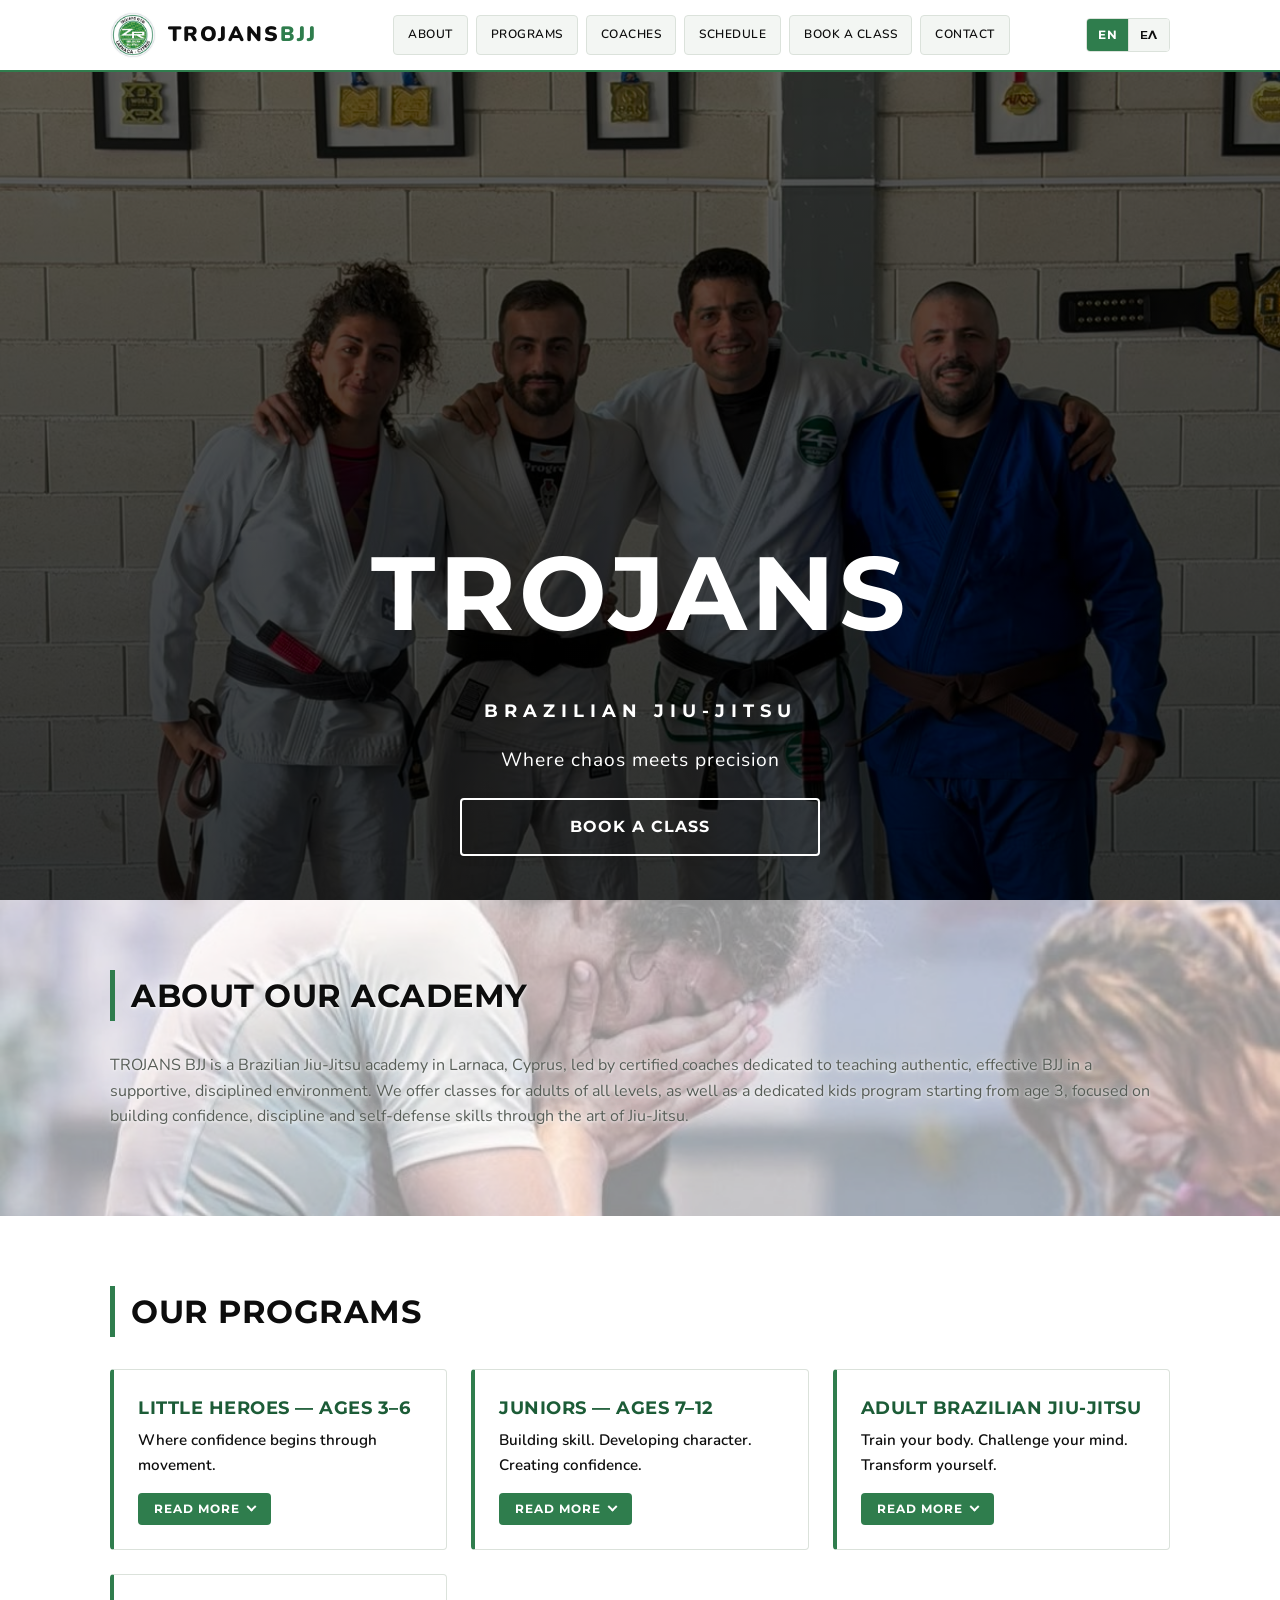
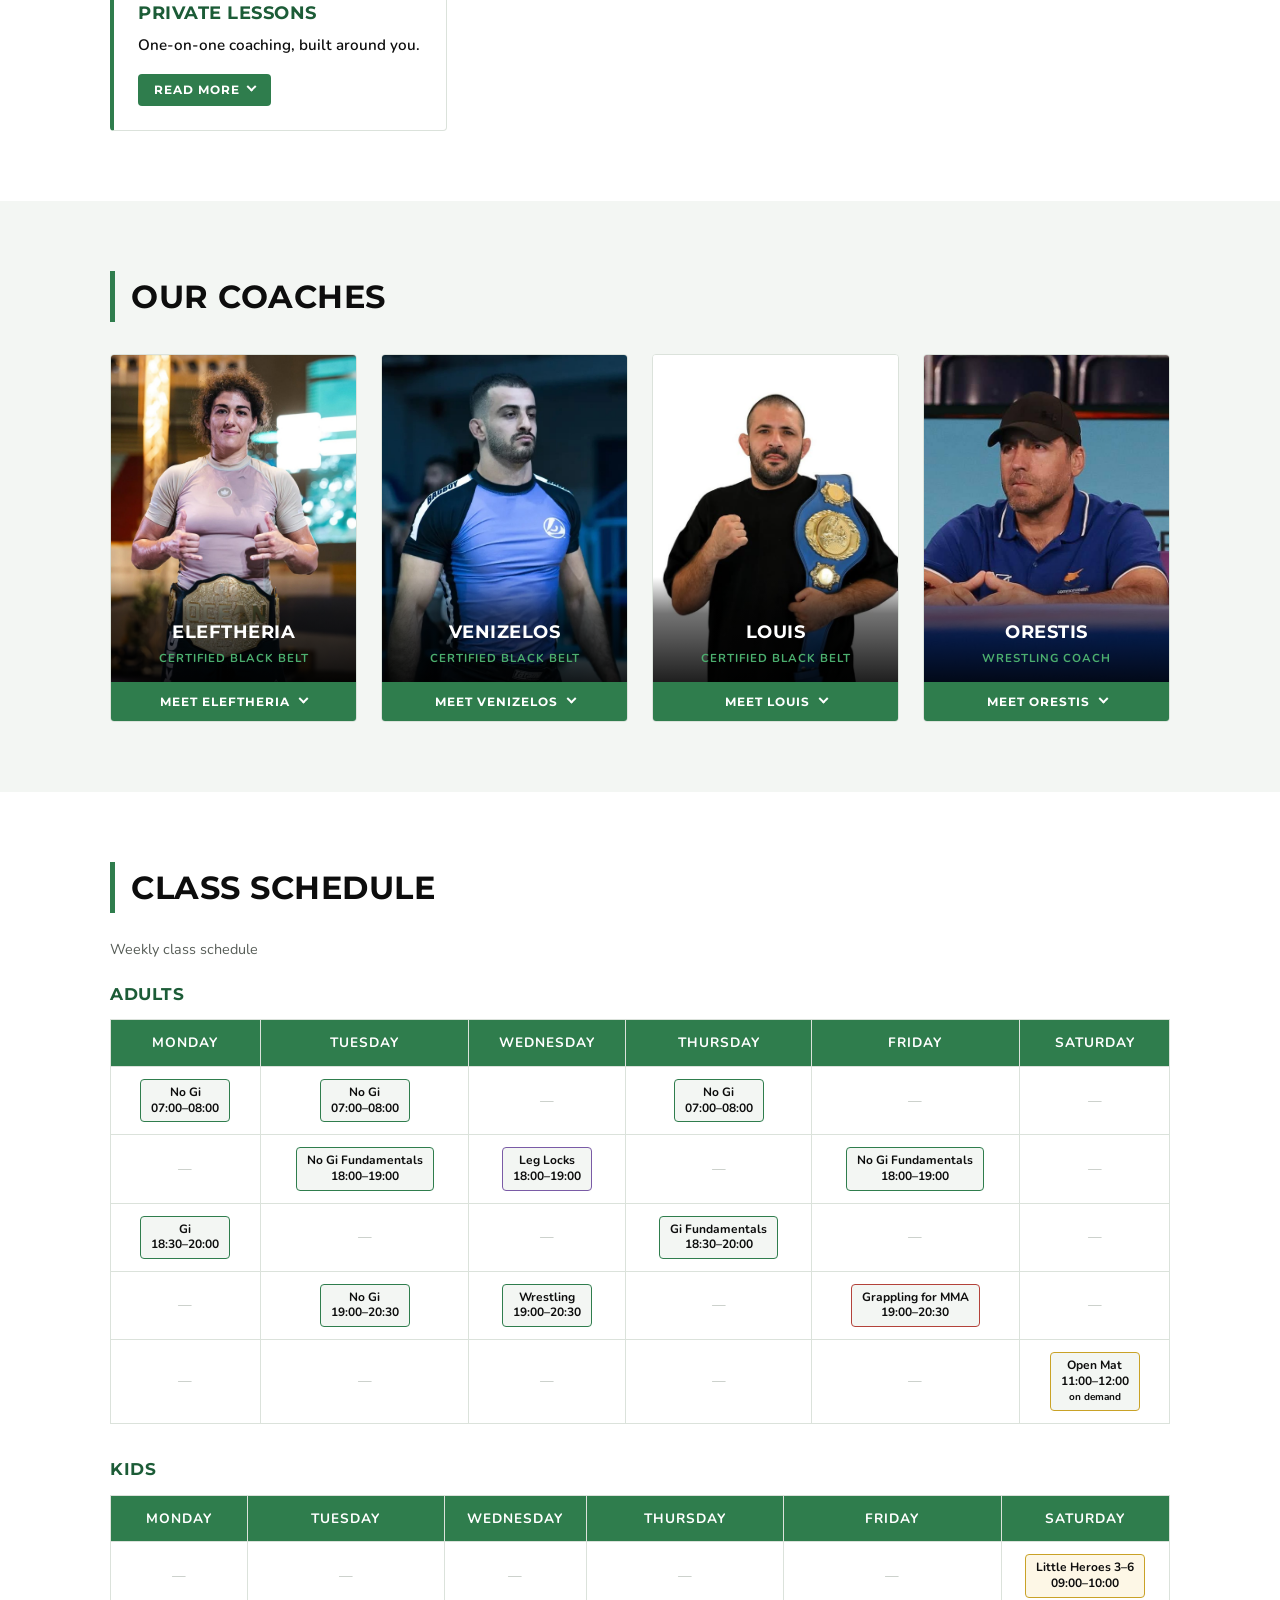
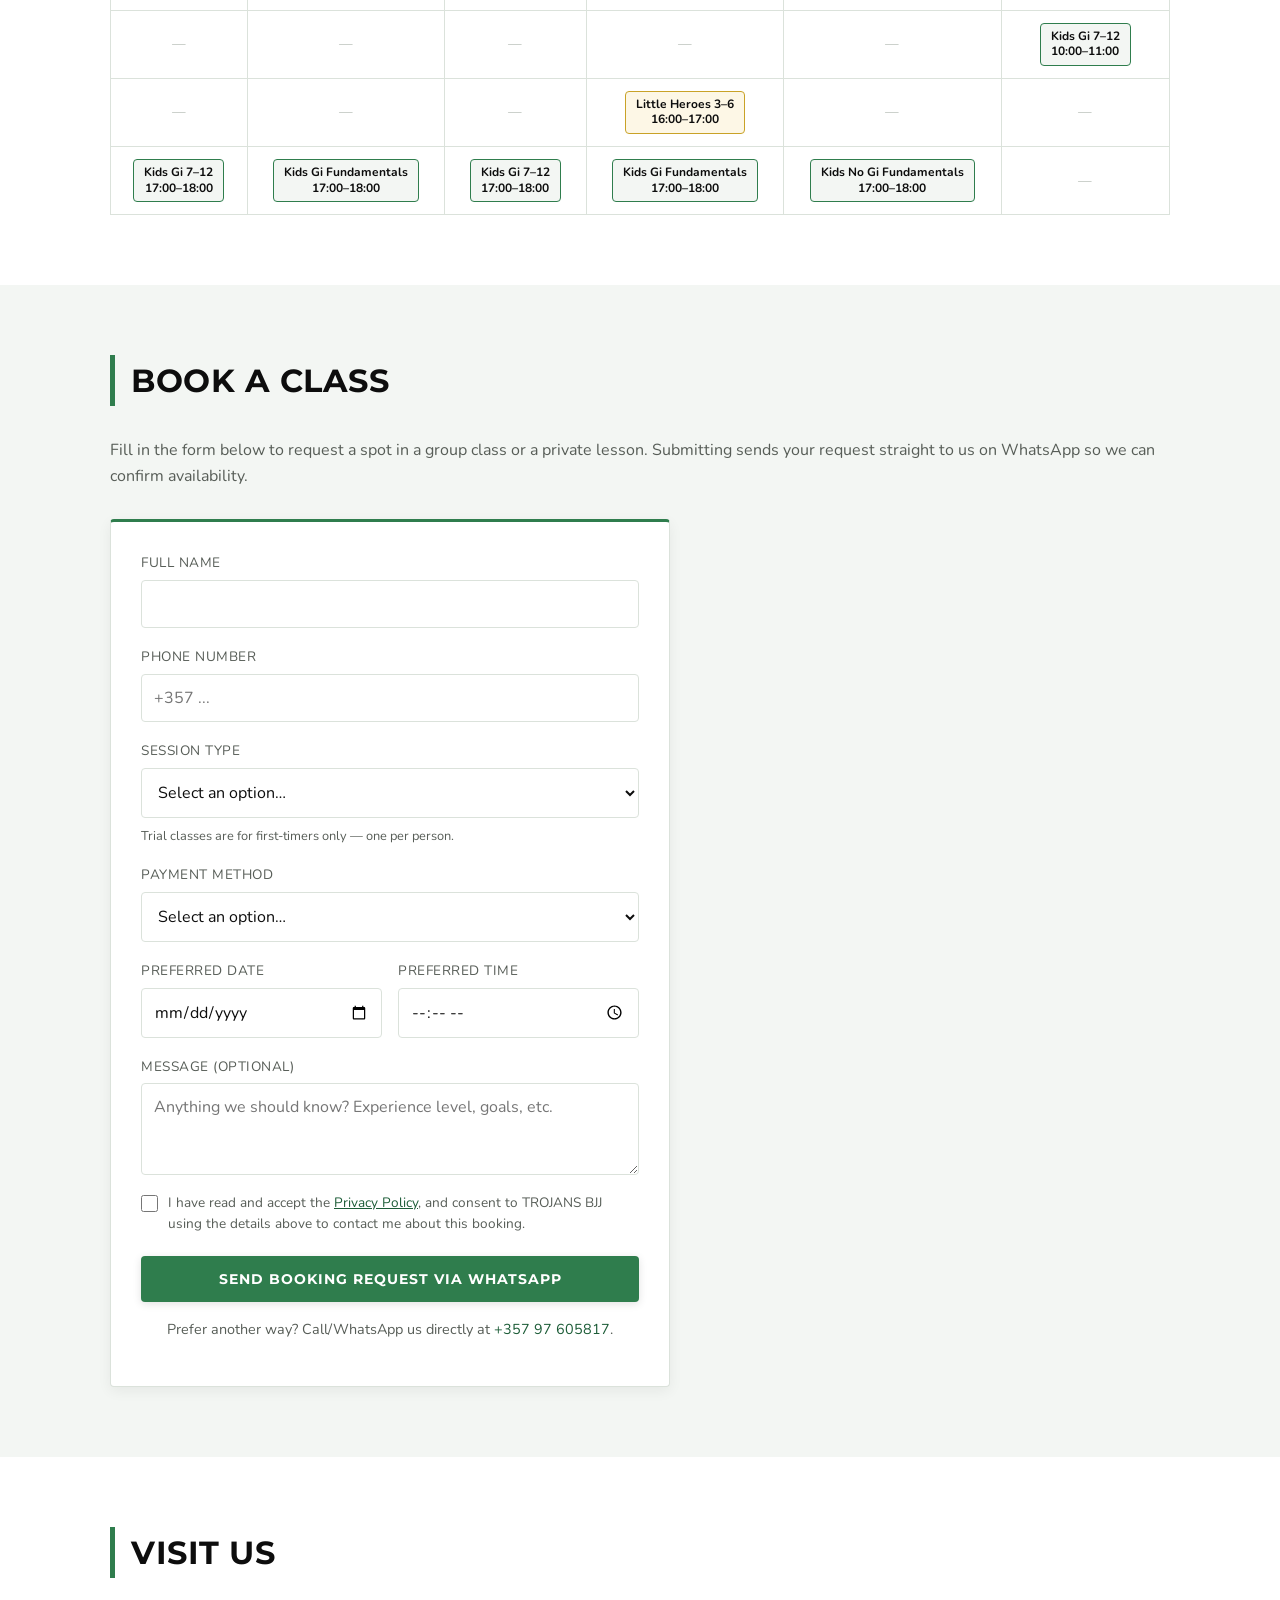
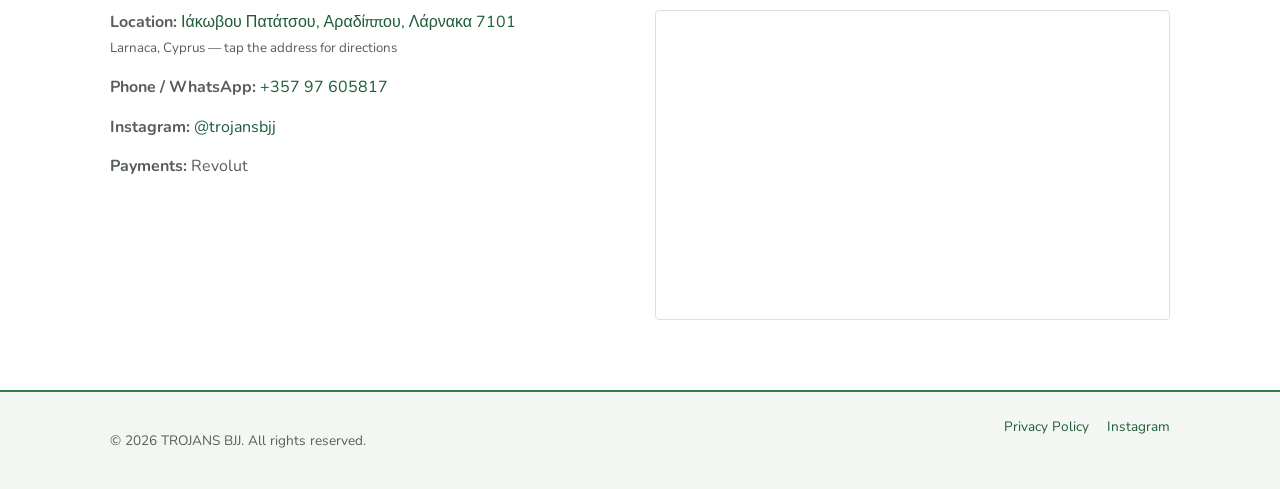
==== index.html @ deb430d5 "Add program descriptions and rebuild the schedule from the new posters Programs: new section carryin" ====
<!DOCTYPE html>
<html lang="en">
<head>
<meta charset="UTF-8">
<meta name="viewport" content="width=device-width, initial-scale=1.0">
<title>TROJANS BJJ | Brazilian Jiu-Jitsu Academy, Larnaca</title>
<meta name="description" content="TROJANS BJJ - Certified Brazilian Jiu-Jitsu coaches in Larnaca, Cyprus. Adult and kids classes, private lessons booking.">

<!-- Rich preview card when the link is shared on WhatsApp, Instagram, Facebook, etc. -->
<meta property="og:type" content="website">
<meta property="og:site_name" content="TROJANS BJJ">
<meta property="og:title" content="TROJANS BJJ | Brazilian Jiu-Jitsu Academy, Larnaca">
<meta property="og:description" content="Certified Brazilian Jiu-Jitsu coaches in Larnaca, Cyprus. Adult and kids classes, private lessons, trial bookings.">
<meta property="og:image" content="https://petaisandreas.github.io/trojans-bjj/images/og-image.jpg">
<meta property="og:image:width" content="1200">
<meta property="og:image:height" content="630">
<meta property="og:url" content="https://petaisandreas.github.io/trojans-bjj/">
<meta name="twitter:card" content="summary_large_image">
<meta name="twitter:title" content="TROJANS BJJ | Brazilian Jiu-Jitsu Academy, Larnaca">
<meta name="twitter:description" content="Certified Brazilian Jiu-Jitsu coaches in Larnaca, Cyprus. Adult and kids classes, private lessons, trial bookings.">
<meta name="twitter:image" content="https://petaisandreas.github.io/trojans-bjj/images/og-image.jpg">

<link rel="icon" href="data:image/svg+xml,%3Csvg xmlns='http://www.w3.org/2000/svg' viewBox='0 0 100 100'%3E%3Ctext y='.9em' font-size='90'%3E%F0%9F%A5%8B%3C/text%3E%3C/svg%3E">

<!-- Installable app: lets a phone add this site to its home screen with its
     own icon, opening full-screen without browser chrome. -->
<link rel="manifest" href="manifest.json">
<meta name="theme-color" content="#2f7d4d">
<link rel="apple-touch-icon" href="images/icons/apple-touch-icon.png">
<meta name="apple-mobile-web-app-capable" content="yes">
<meta name="apple-mobile-web-app-status-bar-style" content="black-translucent">
<meta name="apple-mobile-web-app-title" content="TROJANS BJJ">

<link rel="preconnect" href="https://fonts.googleapis.com">
<link rel="preconnect" href="https://fonts.gstatic.com" crossorigin>
<link href="https://fonts.googleapis.com/css2?family=Montserrat:wght@600;700;800&family=Nunito:wght@400;600;700&display=swap" rel="stylesheet">

<!-- Visitor analytics (Google Analytics 4) - INACTIVE until a real Measurement
     ID replaces GA_MEASUREMENT_ID below. Nothing is sent anywhere until then.
     To activate: create a free account at analytics.google.com, add this site
     as a "Web" property, copy the ID it gives you (looks like G-XXXXXXXXXX),
     and replace both occurrences of GA_MEASUREMENT_ID on this page (and in
     privacy.html) with it. -->
<script>
  const GA_MEASUREMENT_ID = 'GA_MEASUREMENT_ID';
  if (GA_MEASUREMENT_ID !== 'GA_MEASUREMENT_ID') {
    const gaScript = document.createElement('script');
    gaScript.async = true;
    gaScript.src = `https://www.googletagmanager.com/gtag/js?id=${GA_MEASUREMENT_ID}`;
    document.head.appendChild(gaScript);
    window.dataLayer = window.dataLayer || [];
    function gtag(){ dataLayer.push(arguments); }
    gtag('js', new Date());
    gtag('config', GA_MEASUREMENT_ID);
  }
</script>
<!-- Bump ?v= whenever style.css or script.js changes so browsers fetch the new file
     instead of serving a cached copy. -->
<link rel="stylesheet" href="css/style.css?v=29">

<!-- Local business data for Google Search/Maps rich results. Class-time
     blocks come straight from the schedule table above, not invented.
     Saturday's Open Mat has no listed end time anywhere on the page, so it
     is left out here too rather than guessing one - see the note left for
     the site owner about adding it. -->
<script type="application/ld+json">
{
  "@context": "https://schema.org",
  "@type": "SportsActivityLocation",
  "name": "TROJANS BJJ",
  "alternateName": "Trojans Gym",
  "description": "Brazilian Jiu-Jitsu academy in Larnaca, Cyprus offering adult and kids classes, private lessons, and trial bookings.",
  "url": "https://petaisandreas.github.io/trojans-bjj/",
  "image": "https://petaisandreas.github.io/trojans-bjj/images/og-image.jpg",
  "telephone": "+35797605817",
  "sameAs": ["https://www.instagram.com/trojansbjj"],
  "address": {
    "@type": "PostalAddress",
    "streetAddress": "Ιάκωβου Πατάτσου",
    "addressLocality": "Αραδίππου",
    "addressRegion": "Larnaca",
    "postalCode": "7101",
    "addressCountry": "CY"
  },
  "openingHoursSpecification": [
    { "@type": "OpeningHoursSpecification", "dayOfWeek": "Monday", "opens": "07:00", "closes": "08:00", "description": "No Gi" },
    { "@type": "OpeningHoursSpecification", "dayOfWeek": "Monday", "opens": "17:00", "closes": "18:00", "description": "Kids Gi 7-12" },
    { "@type": "OpeningHoursSpecification", "dayOfWeek": "Monday", "opens": "18:30", "closes": "20:00", "description": "Gi" },

    { "@type": "OpeningHoursSpecification", "dayOfWeek": "Tuesday", "opens": "07:00", "closes": "08:00", "description": "No Gi" },
    { "@type": "OpeningHoursSpecification", "dayOfWeek": "Tuesday", "opens": "17:00", "closes": "18:00", "description": "Kids Gi Fundamentals 7-12" },
    { "@type": "OpeningHoursSpecification", "dayOfWeek": "Tuesday", "opens": "18:00", "closes": "19:00", "description": "No Gi Fundamentals" },
    { "@type": "OpeningHoursSpecification", "dayOfWeek": "Tuesday", "opens": "19:00", "closes": "20:30", "description": "No Gi" },

    { "@type": "OpeningHoursSpecification", "dayOfWeek": "Wednesday", "opens": "17:00", "closes": "18:00", "description": "Kids Gi 7-12" },
    { "@type": "OpeningHoursSpecification", "dayOfWeek": "Wednesday", "opens": "18:00", "closes": "19:00", "description": "Leg Locks" },
    { "@type": "OpeningHoursSpecification", "dayOfWeek": "Wednesday", "opens": "19:00", "closes": "20:30", "description": "Wrestling" },

    { "@type": "OpeningHoursSpecification", "dayOfWeek": "Thursday", "opens": "07:00", "closes": "08:00", "description": "No Gi" },
    { "@type": "OpeningHoursSpecification", "dayOfWeek": "Thursday", "opens": "16:00", "closes": "17:00", "description": "Little Heroes 3-6" },
    { "@type": "OpeningHoursSpecification", "dayOfWeek": "Thursday", "opens": "17:00", "closes": "18:00", "description": "Kids Gi Fundamentals 7-12" },
    { "@type": "OpeningHoursSpecification", "dayOfWeek": "Thursday", "opens": "18:30", "closes": "20:00", "description": "Gi Fundamentals" },

    { "@type": "OpeningHoursSpecification", "dayOfWeek": "Friday", "opens": "17:00", "closes": "18:00", "description": "Kids No Gi Fundamentals 7-12" },
    { "@type": "OpeningHoursSpecification", "dayOfWeek": "Friday", "opens": "18:00", "closes": "19:00", "description": "No Gi Fundamentals" },
    { "@type": "OpeningHoursSpecification", "dayOfWeek": "Friday", "opens": "19:00", "closes": "20:30", "description": "Grappling for MMA" },

    { "@type": "OpeningHoursSpecification", "dayOfWeek": "Saturday", "opens": "09:00", "closes": "10:00", "description": "Little Heroes 3-6" },
    { "@type": "OpeningHoursSpecification", "dayOfWeek": "Saturday", "opens": "10:00", "closes": "11:00", "description": "Kids Gi 7-12" },
    { "@type": "OpeningHoursSpecification", "dayOfWeek": "Saturday", "opens": "11:00", "closes": "12:00", "description": "Open Mat (on demand)" }
  ]
}
</script>
</head>
<body data-i18n-doc-title="doc-title" data-i18n-doc-description="doc-description">

<header class="site-header">
  <div class="container header-inner">
    <a href="#home" class="logo">
      <span class="logo-badge photo-frame">
        <img src="images/logo.png" alt="TROJANS BJJ logo" onerror="this.classList.add('missing')">
        <span class="photo-placeholder logo-placeholder">&#129508;</span>
      </span>
      <span class="logo-text">TROJANS<span>BJJ</span></span>
    </a>
    <nav class="main-nav" id="main-nav">
      <a href="#about" data-i18n="nav-about">About</a>
      <a href="#programs" data-i18n="nav-programs">Programs</a>
      <a href="#coaches" data-i18n="nav-coaches">Coaches</a>
      <a href="#schedule" data-i18n="nav-schedule">Schedule</a>
      <a href="#booking" data-i18n="nav-booking">Book a Class</a>
      <a href="#contact" data-i18n="nav-contact">Contact</a>
    </nav>
    <div class="lang-switch" role="group" aria-label="Language">
      <button type="button" class="lang-btn" data-lang="en">EN</button>
      <button type="button" class="lang-btn" data-lang="el">&Epsilon;&Lambda;</button>
    </div>
    <button class="nav-toggle" id="nav-toggle" aria-label="Toggle menu" data-i18n-aria-label="nav-toggle-label">&#9776;</button>
  </div>
</header>

<section id="home" class="hero">
  <div class="hero-photo" aria-hidden="true">
    <img src="images/hero-coaches.jpg" alt="">
  </div>
  <div class="hero-overlay" aria-hidden="true"></div>
  <div class="container hero-content">
    <h1>TROJANS</h1>
    <p class="hero-subtitle" data-i18n="hero-subtitle">Brazilian Jiu-Jitsu</p>
    <p class="tagline" data-i18n="hero-tagline">Where chaos meets precision</p>
    <div class="hero-buttons">
      <a href="#booking" class="btn btn-outline btn-hero" data-i18n="hero-book">Book a Class</a>
    </div>
  </div>
</section>

<section id="about" class="section about">
  <!-- sh5, sh6 and sh10 show identifiable children. Published at the
       owner's direction; parental consent is their responsibility. -->
  <div class="about-slideshow" id="about-slideshow" aria-hidden="true">
    <img src="images/sh1.jpg" alt="" onerror="this.classList.add('missing')">
    <img src="images/sh2.jpg" alt="" onerror="this.classList.add('missing')">
    <img src="images/sh5.jpg" alt="" onerror="this.classList.add('missing')">
    <img src="images/sh6.jpg" alt="" onerror="this.classList.add('missing')">
    <img src="images/sh7.jpg" alt="" onerror="this.classList.add('missing')">
    <img src="images/sh9.jpg" alt="" onerror="this.classList.add('missing')">
    <img src="images/sh10.jpg" alt="" onerror="this.classList.add('missing')">
  </div>
  <div class="about-scrim" aria-hidden="true"></div>
  <div class="container">
    <h2 data-i18n="about-heading">About Our Academy</h2>
    <p data-i18n="about-body">
      TROJANS BJJ is a Brazilian Jiu-Jitsu academy in Larnaca, Cyprus, led by certified coaches
      dedicated to teaching authentic, effective BJJ in a supportive, disciplined environment.
      We offer classes for adults of all levels, as well as a dedicated kids program starting from
      age 3, focused on building confidence, discipline and self-defense skills through the art of
      Jiu-Jitsu.
    </p>
  </div>
</section>

<section id="programs" class="section programs">
  <div class="container">
    <h2 data-i18n="programs-heading">Our Programs</h2>
    <div class="program-grid">

      <article class="program-card">
        <h3 data-i18n="program-little-title">Little Heroes &mdash; Ages 3&ndash;6</h3>
        <p class="program-tagline" data-i18n="program-little-tagline">Where confidence begins through movement.</p>
        <button type="button" class="program-toggle" aria-expanded="false" aria-controls="prog-little">
          <span data-i18n="program-readmore">Read more</span>
          <span class="coach-chevron" aria-hidden="true"></span>
        </button>
        <div class="program-body" id="prog-little" hidden data-i18n="program-little-body">
          <p>Little Heroes is a playful and carefully structured introduction to Brazilian Jiu-Jitsu, created specifically for children aged 3&ndash;6. Through age-appropriate games, movement exercises, and fundamental Jiu-Jitsu skills, children develop coordination, balance, agility, body awareness, and essential motor skills while learning how to listen, follow instructions, and interact positively with others.</p>
          <p>At this important stage of development, our goal goes far beyond learning techniques. We create an environment where children learn through movement, build independence, develop focus and discipline, and experience the confidence that comes from overcoming small challenges. Every class is designed to be safe, engaging, positive, and fun, giving our Little Heroes a strong foundation both on and off the mats.</p>
        </div>
      </article>

      <article class="program-card">
        <h3 data-i18n="program-junior-title">Juniors &mdash; Ages 7&ndash;12</h3>
        <p class="program-tagline" data-i18n="program-junior-tagline">Building skill. Developing character. Creating confidence.</p>
        <button type="button" class="program-toggle" aria-expanded="false" aria-controls="prog-junior">
          <span data-i18n="program-readmore">Read more</span>
          <span class="coach-chevron" aria-hidden="true"></span>
        </button>
        <div class="program-body" id="prog-junior" hidden data-i18n="program-junior-body">
          <p>Our Junior Heroes program is designed for one of the most important stages of a child&rsquo;s development. Through structured Brazilian Jiu-Jitsu training, students build a strong technical foundation while developing confidence, discipline, focus, resilience, coordination, and respect.</p>
          <p>As their skills progress, children learn much more than how to perform a technique. They learn how to solve problems under pressure, stay composed when something is difficult, work with different training partners, accept both success and setbacks, and keep working toward a goal. Our coaches challenge each student at an appropriate level, helping them become more capable and confident without losing the enjoyment of training.</p>
          <p>The result is a program that develops strong Jiu-Jitsu and strong individuals &mdash; giving children practical skills, a positive mindset, and lessons they can carry into school, friendships, sport, and everyday life.</p>
        </div>
      </article>

      <article class="program-card">
        <h3 data-i18n="program-adult-title">Adult Brazilian Jiu-Jitsu</h3>
        <p class="program-tagline" data-i18n="program-adult-tagline">Train your body. Challenge your mind. Transform yourself.</p>
        <button type="button" class="program-toggle" aria-expanded="false" aria-controls="prog-adult">
          <span data-i18n="program-readmore">Read more</span>
          <span class="coach-chevron" aria-hidden="true"></span>
        </button>
        <div class="program-body" id="prog-adult" hidden data-i18n="program-adult-body">
          <p>Our Adult Brazilian Jiu-Jitsu program is built for everyone &mdash; from complete beginners stepping onto the mats for the first time to experienced practitioners looking to take their game to the next level.</p>
          <p>Brazilian Jiu-Jitsu is more than a workout. It is a constantly evolving physical and mental challenge that develops strength, mobility, endurance, confidence, problem-solving, and resilience. Every session gives you the opportunity to learn, test yourself, improve, and discover what you are capable of.</p>
          <p>Our academy brings together high-level instruction, structured progression, modern training methods, and an innovative training environment designed to help every student grow. Whether your goal is fitness, self-defence, competition, stress relief, or simply becoming a stronger version of yourself, there is a place for you on our mats.</p>
          <p>We don&rsquo;t just teach Jiu-Jitsu. We use Jiu-Jitsu to transform lives.</p>
        </div>
      </article>

      <article class="program-card">
        <h3 data-i18n="program-private-title">Private Lessons</h3>
        <p class="program-tagline" data-i18n="program-private-tagline">One-on-one coaching, built around you.</p>
        <button type="button" class="program-toggle" aria-expanded="false" aria-controls="prog-private">
          <span data-i18n="program-readmore">Read more</span>
          <span class="coach-chevron" aria-hidden="true"></span>
        </button>
        <div class="program-body" id="prog-private" hidden data-i18n="program-private-body">
          <p>Private sessions with Eleftheria or Venizelos, tailored to your goals and your pace. Ideal if you want to accelerate your progress, work on a specific area of your game, or start training in a one-to-one setting before joining group classes.</p>
        </div>
      </article>

    </div>
  </div>
</section>

<section id="coaches" class="section coaches">
  <div class="container">
    <h2 data-i18n="coaches-heading">Our Coaches</h2>
    <div class="coach-grid">

      <article class="coach-card">
        <div class="coach-media">
          <img class="coach-photo" src="images/coach-eleftheria.jpg" alt="Coach Eleftheria" onerror="this.classList.add('missing')">
          <span class="coach-fallback" aria-hidden="true">E</span>
          <div class="coach-overlay">
            <h3>Eleftheria</h3>
            <p class="coach-role" data-i18n="role-eleftheria">Certified Black Belt</p>
          </div>
        </div>
        <button type="button" class="coach-toggle" aria-expanded="false" aria-controls="bio-eleftheria">
          <span data-i18n="meet-eleftheria">Meet Eleftheria</span>
          <span class="coach-chevron" aria-hidden="true"></span>
        </button>
        <div class="coach-bio" id="bio-eleftheria" hidden>
          <h4 data-i18n="achievements-heading">Achievements</h4>
          <ul data-i18n="achievements-eleftheria">
            <li>ADCC Veteran &amp; ADCC European Trials Champion</li>
            <li>IBJJF European Champion &mdash; Weight and Absolute</li>
            <li>IBJJF Pan Champion</li>
            <li>JJIF World Champion</li>
            <li>Founder of <a href="https://www.goldencamppro.com" target="_blank" rel="noopener">GoldenCampPro.com</a></li>
          </ul>
        </div>
      </article>

      <article class="coach-card">
        <div class="coach-media">
          <img class="coach-photo" src="images/coach-venizelos.jpg" alt="Coach Venizelos" onerror="this.classList.add('missing')">
          <span class="coach-fallback" aria-hidden="true">V</span>
          <div class="coach-overlay">
            <h3>Venizelos</h3>
            <p class="coach-role" data-i18n="role-venizelos">Certified Black Belt</p>
          </div>
        </div>
        <button type="button" class="coach-toggle" aria-expanded="false" aria-controls="bio-venizelos">
          <span data-i18n="meet-venizelos">Meet Venizelos</span>
          <span class="coach-chevron" aria-hidden="true"></span>
        </button>
        <div class="coach-bio" id="bio-venizelos" hidden>
          <h4 data-i18n="achievements-heading">Achievements</h4>
          <ul data-i18n="achievements-venizelos">
            <li>JJIF European No-Gi Vice Champion 2025</li>
            <li>JJIF European No-Gi Vice Champion 2024</li>
            <li>Cyprus National Champion</li>
            <li>Greece National Champion</li>
          </ul>
        </div>
      </article>

      <article class="coach-card">
        <div class="coach-media">
          <img class="coach-photo" src="images/louis.PNG" alt="Coach Louis" onerror="this.classList.add('missing')">
          <span class="coach-fallback" aria-hidden="true">L</span>
          <div class="coach-overlay">
            <h3>Louis</h3>
            <p class="coach-role" data-i18n="role-louis">Certified Black Belt</p>
          </div>
        </div>
        <button type="button" class="coach-toggle" aria-expanded="false" aria-controls="bio-louis">
          <span data-i18n="meet-louis">Meet Louis</span>
          <span class="coach-chevron" aria-hidden="true"></span>
        </button>
        <div class="coach-bio" id="bio-louis" hidden>
          <h4 data-i18n="achievements-heading">Achievements</h4>
          <ul data-i18n="achievements-louis">
            <li>MMA fighter and Coach</li>
          </ul>
        </div>
      </article>

      <article class="coach-card">
        <div class="coach-media">
          <img class="coach-photo" src="images/orestis-coach.jpg" alt="Coach Orestis" onerror="this.classList.add('missing')">
          <span class="coach-fallback" aria-hidden="true">O</span>
          <div class="coach-overlay">
            <h3>Orestis</h3>
            <p class="coach-role" data-i18n="role-orestis">Wrestling Coach</p>
          </div>
        </div>
        <button type="button" class="coach-toggle" aria-expanded="false" aria-controls="bio-orestis">
          <span data-i18n="meet-orestis">Meet Orestis</span>
          <span class="coach-chevron" aria-hidden="true"></span>
        </button>
        <div class="coach-bio" id="bio-orestis" hidden>
          <h4 data-i18n="achievements-heading">Achievements</h4>
          <ul data-i18n="achievements-orestis">
            <li>Member of the Greek National Wrestling Team, 1997&ndash;2009</li>
            <li>3rd place &mdash; Mediterranean Games 2009, 96&nbsp;kg</li>
            <li>1st place &mdash; Panhellenic Games 2008, 96&nbsp;kg</li>
            <li>1st place &mdash; Panhellenic Championship 2007, 96&nbsp;kg</li>
            <li>3rd place &mdash; Balkan Games 2000 (Juniors), 85&nbsp;kg</li>
          </ul>
        </div>
      </article>

    </div>
  </div>
</section>

<section id="schedule" class="section schedule">
  <div class="container">
    <h2 data-i18n="schedule-heading">Class Schedule</h2>
    <p class="schedule-note" data-i18n="schedule-note">Brazilian Jiu Jitsu Schedule 2025&ndash;26</p>

    <h3 class="schedule-sub" data-i18n="schedule-adults">Adults</h3>
    <div class="table-wrap">
      <table class="schedule-table schedule-grid">
        <thead>
          <tr><th data-i18n="day-mon">Monday</th><th data-i18n="day-tue">Tuesday</th><th data-i18n="day-wed">Wednesday</th><th data-i18n="day-thu">Thursday</th><th data-i18n="day-fri">Friday</th><th data-i18n="day-sat">Saturday</th></tr>
        </thead>
        <tbody>
          <tr><td><span class="pill pill-nogi" data-i18n="p-nogi-am">No Gi<br>07:00&ndash;08:00</span></td><td><span class="pill pill-nogi" data-i18n="p-nogi-am">No Gi<br>07:00&ndash;08:00</span></td><td></td><td><span class="pill pill-nogi" data-i18n="p-nogi-am">No Gi<br>07:00&ndash;08:00</span></td><td></td><td></td></tr>
          <tr><td></td><td><span class="pill pill-beginners" data-i18n="p-nogi-fund">No Gi Fundamentals<br>18:00&ndash;19:00</span></td><td><span class="pill pill-leglocks" data-i18n="p-leglocks">Leg Locks<br>18:00&ndash;19:00</span></td><td></td><td><span class="pill pill-beginners" data-i18n="p-nogi-fund">No Gi Fundamentals<br>18:00&ndash;19:00</span></td><td></td></tr>
          <tr><td><span class="pill pill-gi" data-i18n="p-gi">Gi<br>18:30&ndash;20:00</span></td><td></td><td></td><td><span class="pill pill-gi" data-i18n="p-gi-fund">Gi Fundamentals<br>18:30&ndash;20:00</span></td><td></td><td></td></tr>
          <tr><td></td><td><span class="pill pill-nogi" data-i18n="p-nogi-late">No Gi<br>19:00&ndash;20:30</span></td><td><span class="pill pill-wrestling" data-i18n="p-wrestling">Wrestling<br>19:00&ndash;20:30</span></td><td></td><td><span class="pill pill-mma" data-i18n="p-mma">Grappling for MMA<br>19:00&ndash;20:30</span></td><td></td></tr>
          <tr><td></td><td></td><td></td><td></td><td></td><td><span class="pill pill-openmat" data-i18n="p-openmat">Open Mat<br>11:00&ndash;12:00<br><small>on demand</small></span></td></tr>
        </tbody>
      </table>
    </div>

    <h3 class="schedule-sub" data-i18n="schedule-kids">Kids</h3>
    <div class="table-wrap">
      <table class="schedule-table schedule-grid">
        <thead>
          <tr><th data-i18n="day-mon">Monday</th><th data-i18n="day-tue">Tuesday</th><th data-i18n="day-wed">Wednesday</th><th data-i18n="day-thu">Thursday</th><th data-i18n="day-fri">Friday</th><th data-i18n="day-sat">Saturday</th></tr>
        </thead>
        <tbody>
          <tr><td></td><td></td><td></td><td></td><td></td><td><span class="pill pill-littleheroes" data-i18n="p-lh-sat">Little Heroes 3&ndash;6<br>09:00&ndash;10:00</span></td></tr>
          <tr><td></td><td></td><td></td><td></td><td></td><td><span class="pill pill-kids" data-i18n="p-kidsgi-sat">Kids Gi 7&ndash;12<br>10:00&ndash;11:00</span></td></tr>
          <tr><td></td><td></td><td></td><td><span class="pill pill-littleheroes" data-i18n="p-lh-thu">Little Heroes 3&ndash;6<br>16:00&ndash;17:00</span></td><td></td><td></td></tr>
          <tr><td><span class="pill pill-kids" data-i18n="p-kidsgi">Kids Gi 7&ndash;12<br>17:00&ndash;18:00</span></td><td><span class="pill pill-kids" data-i18n="p-kidsgi-fund">Kids Gi Fundamentals<br>17:00&ndash;18:00</span></td><td><span class="pill pill-kids" data-i18n="p-kidsgi">Kids Gi 7&ndash;12<br>17:00&ndash;18:00</span></td><td><span class="pill pill-kids" data-i18n="p-kidsgi-fund">Kids Gi Fundamentals<br>17:00&ndash;18:00</span></td><td><span class="pill pill-kids" data-i18n="p-kidsnogi-fund">Kids No Gi Fundamentals<br>17:00&ndash;18:00</span></td><td></td></tr>
        </tbody>
      </table>
    </div>
  </div>
</section>

<section id="booking" class="section booking">
  <div class="container">
    <h2 data-i18n="booking-heading">Book a Class</h2>
    <p data-i18n="booking-intro">Fill in the form below to request a spot in a group class or a private lesson. Submitting sends your request straight to us on WhatsApp so we can confirm availability.</p>

    <form id="booking-form" class="booking-form">
      <div class="form-row">
        <label for="name" data-i18n="label-name">Full Name</label>
        <input type="text" id="name" name="name" required>
      </div>

      <div class="form-row">
        <label for="phone" data-i18n="label-phone">Phone Number</label>
        <input type="tel" id="phone" name="phone" required placeholder="+357 ...">
      </div>

      <div class="form-row">
        <label for="session-type" data-i18n="label-session-type">Session Type</label>
        <select id="session-type" name="session-type" required>
          <option value="" data-i18n="option-select">Select an option&hellip;</option>
          <option value="Group Class (Trial)" data-i18n="option-group-trial">Group Class (Trial)</option>
          <option value="Kids Class (Trial)" data-i18n="option-kids-trial">Kids Class (Trial)</option>
          <!-- Private lessons are taught by Eleftheria and Venizelos only. -->
          <option value="Private Class with Eleftheria" data-i18n="option-private-eleftheria">Private Class &mdash; Eleftheria</option>
          <option value="Private Class with Venizelos" data-i18n="option-private-venizelos">Private Class &mdash; Venizelos</option>
        </select>
        <p class="form-hint" id="trial-hint" data-i18n="trial-hint">Trial classes are for first-timers only &mdash; one per person.</p>
      </div>

      <div class="form-row">
        <label for="payment" data-i18n="label-payment">Payment Method</label>
        <select id="payment" name="payment" required>
          <option value="" data-i18n="option-select">Select an option&hellip;</option>
          <!-- Revolut is the only accepted payment method. -->
          <option value="Revolut" data-i18n="option-revolut">Revolut</option>
        </select>
        <p class="form-hint" id="revolut-hint" hidden data-i18n="revolut-hint">We&rsquo;ll send you our Revolut details on WhatsApp when we confirm your booking.</p>
      </div>

      <div class="form-row form-row-split">
        <div>
          <label for="date" data-i18n="label-date">Preferred Date</label>
          <input type="date" id="date" name="date">
        </div>
        <div>
          <label for="time" data-i18n="label-time">Preferred Time</label>
          <input type="time" id="time" name="time">
        </div>
      </div>

      <div class="form-row">
        <label for="message" data-i18n="label-message">Message (optional)</label>
        <textarea id="message" name="message" rows="3" placeholder="Anything we should know? Experience level, goals, etc." data-i18n-placeholder="message-placeholder"></textarea>
      </div>

      <div class="form-row form-consent">
        <label class="consent-label" for="privacy-accept">
          <input type="checkbox" id="privacy-accept" name="privacy-accept" required>
          <span data-i18n="consent-text">I have read and accept the <a href="privacy.html" target="_blank" rel="noopener">Privacy Policy</a>, and consent to TROJANS BJJ using the details above to contact me about this booking.</span>
        </label>
      </div>

      <button type="submit" class="btn btn-primary btn-full" data-i18n="submit-booking">Send Booking Request via WhatsApp</button>
      <p class="booking-alt" data-i18n="booking-alt">Prefer another way? Call/WhatsApp us directly at
        <a href="https://wa.me/35797605817">+357 97 605817</a>.
      </p>
    </form>
  </div>
</section>

<section id="contact" class="section contact">
  <div class="container">
    <h2 data-i18n="contact-heading">Visit Us</h2>
    <div class="contact-grid">
      <div class="contact-info">
        <p><strong data-i18n="label-location">Location:</strong>
          <a href="https://www.google.com/maps?cid=5065393378060084863" target="_blank" rel="noopener">Ιάκωβου Πατάτσου, Αραδίππου, Λάρνακα 7101</a>
          <br><small data-i18n="location-note">Larnaca, Cyprus &mdash; tap the address for directions</small></p>
        <p><strong data-i18n="label-phone-contact">Phone / WhatsApp:</strong> <a href="https://wa.me/35797605817">+357 97 605817</a></p>
        <p><strong data-i18n="label-instagram">Instagram:</strong> <a href="https://www.instagram.com/trojansbjj" target="_blank" rel="noopener">@trojansbjj</a></p>
        <p><strong data-i18n="label-payments">Payments:</strong> <span data-i18n="payments-value">Revolut</span></p>
      </div>
      <div class="map-wrap">
        <!-- Must be an embed URL: a normal maps.google.com page URL is blocked
             from loading in an iframe and renders blank. cid= is the place ID
             taken from the share link, so the pin lands exactly on the gym. -->
        <iframe
          title="Map showing TROJANS BJJ in Aradippou, Larnaca"
          data-i18n-title="map-title"
          src="https://www.google.com/maps?cid=5065393378060084863&output=embed"
          width="100%" height="300" style="border:0;" loading="lazy" referrerpolicy="no-referrer-when-downgrade">
        </iframe>
      </div>
    </div>
  </div>
</section>

<footer class="site-footer">
  <div class="container footer-inner">
    <p>&copy; <span id="year"></span> TROJANS BJJ. <span data-i18n="footer-rights">All rights reserved.</span></p>
    <span class="footer-links">
      <a href="privacy.html" data-i18n="footer-privacy">Privacy Policy</a>
      <a href="https://www.instagram.com/trojansbjj" target="_blank" rel="noopener">Instagram</a>
    </span>
  </div>
</footer>

<script src="js/i18n.js?v=29"></script>
<script src="js/script.js?v=29"></script>
</body>
</html>
---- css/style.css ----
:root {
  --bg: #ffffff;
  --surface: #f3f6f3;
  --surface-2: #ffffff;
  --border: #dbe2db;
  --green: #2f7d4d;
  --green-dark: #1c5c37;
  --green-light: #4caf6f;
  --gold: #c9a227;
  --white: #ffffff;
  --text: #0d0d0d;
  --grey: #575d57;
  --radius: 4px;
  --max-width: 1100px;
  --font-display: 'Montserrat', 'Segoe UI', sans-serif;
  --font-body: 'Nunito', 'Segoe UI', Roboto, Arial, sans-serif;
}

* { box-sizing: border-box; }

html { scroll-behavior: smooth; }

body {
  margin: 0;
  font-family: var(--font-body);
  background: var(--bg);
  color: var(--text);
  line-height: 1.6;
}

h1, h2, h3 {
  font-family: var(--font-display);
  font-weight: 700;
  text-transform: uppercase;
  letter-spacing: .5px;
  margin: 0 0 .5em;
}

h2 {
  font-size: 2rem;
  color: var(--text);
  border-left: 5px solid var(--green);
  padding-left: .5em;
  margin-bottom: 1em;
}

p { color: var(--grey); }

a { color: var(--green-dark); text-decoration: none; }
a:hover { text-decoration: underline; }

.container {
  max-width: var(--max-width);
  margin: 0 auto;
  padding: 0 20px;
}

.section { padding: 70px 0; background: var(--bg); }
.section:nth-of-type(even) { background: var(--surface); }

/* Header */
.site-header {
  position: sticky;
  top: 0;
  z-index: 100;
  background: rgba(255,255,255,0.97);
  border-bottom: 2px solid var(--green);
}

.header-inner {
  display: flex;
  align-items: center;
  justify-content: space-between;
  height: 70px;
}

.logo {
  display: flex;
  align-items: center;
  gap: 12px;
}
.logo:hover { text-decoration: none; }

.logo-badge {
  width: 46px;
  height: 46px;
  border-radius: 50%;
  overflow: hidden;
  flex-shrink: 0;
  background: transparent;
}
.logo-badge img { width: 100%; height: 100%; object-fit: contain; }
.logo-placeholder {
  min-height: 0;
  border: none;
  font-size: 1.6rem;
  background: var(--green);
  border-radius: 50%;
}

.logo-text {
  font-size: 1.3rem;
  font-weight: 900;
  color: var(--text);
  letter-spacing: 2px;
}
.logo-text span { color: var(--green); }

.main-nav {
  display: flex;
  gap: 8px;
}
.main-nav a {
  color: var(--text);
  font-weight: 600;
  text-transform: uppercase;
  font-size: .75rem;
  letter-spacing: .5px;
  padding: 9px 14px;
  border: 1px solid var(--border);
  border-radius: var(--radius);
  background: var(--surface);
}
.main-nav a:hover {
  color: var(--white);
  background: var(--green);
  border-color: var(--green);
  text-decoration: none;
}

.lang-switch {
  display: flex;
  border: 1px solid var(--border);
  border-radius: var(--radius);
  overflow: hidden;
  flex-shrink: 0;
}
.lang-btn {
  border: none;
  background: var(--surface);
  color: var(--text);
  font-family: var(--font-display);
  font-weight: 700;
  font-size: .72rem;
  letter-spacing: .5px;
  padding: 9px 11px;
  cursor: pointer;
}
.lang-btn + .lang-btn { border-left: 1px solid var(--border); }
.lang-btn:hover { background: var(--surface-2); }
.lang-btn.is-active {
  background: var(--green);
  color: var(--white);
}

.nav-toggle {
  display: none;
  background: none;
  border: none;
  color: var(--text);
  font-size: 1.8rem;
  cursor: pointer;
}

/* Hero */
.hero {
  position: relative;
  /* 100vh minus the sticky header, which sits above this section - without
     the subtraction the last 72px of the hero fall below the fold, which
     hides bottom-anchored content. */
  min-height: calc(100vh - 72px);
  display: flex;
  /* Bottom-anchored, not centred: the backdrop is a portrait photo of people
     standing, so the faces are always in the upper half at every viewport
     width. Centring the text put it across their faces or torsos. */
  align-items: flex-end;
  overflow: hidden;
  /* Matches the logo file's own black background, so the watermark below
     blends into the section with no visible edges. */
  background: #000;
}

/* Photo backdrop. Fills the section and is heavily darkened, so it reads as
   atmosphere behind the wordmark rather than a portrait. That matters on
   phones: a tall viewport crops a wide photo down to a narrow centre strip,
   and at this darkness the crop stops being noticeable. */
.hero-photo {
  position: absolute;
  inset: 0;
  z-index: 0;
}
.hero-photo img {
  width: 100%;
  height: 100%;
  object-fit: cover;
  /* Source is a portrait photo (1200x1600) in a wide, short hero box, so the
     vertical crop is heavy and gets heavier as the viewport widens. The
     coaches' faces sit ~28-38% down the source frame, and the safe range for
     this value is bounded by width: at 1280px wide anything past ~0.53 crops
     their heads off entirely, while lower values keep them in shot at every
     width tested (1024/1280/1440/1920). Keeping the text clear of them is
     handled by anchoring the hero text to the bottom, not by pushing this
     value up - that trade was what cropped the faces out before. */
  object-position: 60% 30%;
}

.hero-overlay {
  position: absolute;
  inset: 0;
  z-index: 1;
  background: linear-gradient(180deg, rgba(0,0,0,.62), rgba(0,0,0,.78));
}

/* Faded logo watermark. Sized rather than cover-cropped: it is artwork, not a
   photo, so it must scale down whole on narrow screens instead of being cut off.
   The bottom padding matches .hero-content so the mark sits behind the text. */
.hero-watermark {
  position: absolute;
  inset: 0;
  z-index: 0;
  display: flex;
  align-items: center;
  justify-content: center;
  pointer-events: none;
  padding-bottom: clamp(50px, 16vh, 170px);
}
.hero-watermark img {
  width: min(85vw, 680px);
  height: auto;
  /* Kept low: the mark sits directly behind the headline, so anything
     stronger competes with the text instead of backing it. */
  opacity: .1;
}

/* The vertical offset that lands the headline on the coaches' chests is set
   by positionHeroText() in js/script.js, which measures the photo's actual
   crop at the current window size. A fixed value here cannot track it: the
   crop shifts continuously as the viewport changes shape. This is only the
   resting position used before that runs (and if JS is unavailable). */
.hero-content {
  position: relative;
  z-index: 2;
  text-align: center;
  width: 100%;
  padding-bottom: 18px;
}

/* Hero text stays white — it sits over the dark photo overlay */
.hero h1 {
  font-size: clamp(3rem, 11vw, 6.5rem);
  letter-spacing: 4px;
  color: var(--white);
  margin-bottom: .2em;
}
.hero h1 span { color: var(--green-light); }

.hero-subtitle {
  font-family: var(--font-display);
  font-weight: 700;
  font-size: clamp(.9rem, 2vw, 1.1rem);
  letter-spacing: 6px;
  color: var(--white);
  text-transform: uppercase;
  margin: 0 0 .6em;
}

.tagline {
  color: var(--white);
  font-size: 1.2rem;
  letter-spacing: 1px;
  /* Tightened from 2em: with the headline pinned to the coaches' chests the
     block sits lower, and the old gap pushed the button past the fold. */
  margin-bottom: 1.2em;
}

.hero-buttons {
  display: flex;
  gap: 16px;
  justify-content: center;
  flex-wrap: wrap;
}

/* Buttons */
.btn {
  display: inline-block;
  padding: 14px 30px;
  border-radius: var(--radius);
  font-family: var(--font-display);
  font-weight: 700;
  text-transform: uppercase;
  letter-spacing: 1px;
  font-size: .9rem;
  cursor: pointer;
  border: 2px solid transparent;
  box-shadow: 0 2px 8px rgba(0,0,0,.12);
  transition: transform .15s ease, background .15s ease, box-shadow .15s ease;
}
.btn:hover { text-decoration: none; transform: translateY(-2px); box-shadow: 0 4px 12px rgba(0,0,0,.18); }
.btn:active { transform: translateY(0); }

.btn-primary { background: var(--green); color: var(--white); }
.btn-primary:hover { background: var(--green-dark); }

/* See-through with a white edge; fills white with green text once engaged.
   :active carries the same treatment to taps, where there is no hover. */
.btn-outline { border-color: var(--white); color: var(--white); }
.btn-outline:hover,
.btn-outline:focus-visible,
.btn-outline:active { background: var(--white); color: var(--green-dark); }

/* Wide single call-to-action in the hero */
.btn-hero {
  width: min(360px, 100%);
  padding-left: 20px;
  padding-right: 20px;
  font-size: 1rem;
}

.btn-small {
  padding: 8px 18px;
  font-size: .75rem;
  background: var(--green);
  color: var(--white);
}
.btn-small:hover { background: var(--green-dark); }

.btn-full { width: 100%; border: none; }

/* About */
.about { position: relative; overflow: hidden; }

.about-slideshow {
  position: absolute;
  inset: 0;
  z-index: 0;
}
.about-slideshow img {
  position: absolute;
  inset: 0;
  width: 100%;
  height: 100%;
  object-fit: cover;
  /* The portrait photos are pre-cropped to squares centred on their faces, so
     a centred window lands on the faces on both shapes this section takes:
     roughly 2:1 on desktop and 1:3 on mobile. */
  object-position: 50% 50%;
  opacity: 0;
  /* Kept well under the 4s hold so each photo settles before the next fade */
  transition: opacity 1s ease;
}
.about-slideshow img.is-active { opacity: 1; }
.about-slideshow img.missing { display: none; }

/* Light veil - just enough to keep black body copy readable over the photos */
.about-scrim {
  position: absolute;
  inset: 0;
  z-index: 1;
  background: rgba(255,255,255,.55);
}
/* No photos loaded yet - drop the scrim so the plain section shows through */
.about-slideshow.is-empty ~ .about-scrim { background: none; }

.about > .container { position: relative; z-index: 2; }

/* Soft white halo so the intro text stays crisp against a busy photo */
.about > .container > h2,
.about > .container > p {
  text-shadow: 0 1px 3px rgba(255,255,255,.95), 0 0 14px rgba(255,255,255,.85);
}

/* Programs. Each card shows its title and one-line tagline, with the full
   description behind a toggle - the copy runs several paragraphs per program,
   which would bury the schedule if all four were expanded by default. */
.program-grid {
  display: grid;
  grid-template-columns: repeat(auto-fit, minmax(300px, 1fr));
  gap: 24px;
  align-items: start;
}

.program-card {
  background: var(--surface-2);
  border: 1px solid var(--border);
  border-left: 4px solid var(--green);
  border-radius: var(--radius);
  padding: 24px;
}
.program-card h3 {
  color: var(--green-dark);
  font-size: 1.1rem;
  margin-bottom: .35em;
}

.program-tagline {
  color: var(--text);
  font-weight: 600;
  font-size: .95rem;
  margin: 0 0 16px;
}

.program-toggle {
  display: inline-flex;
  align-items: center;
  gap: 8px;
  padding: 9px 16px;
  border: none;
  border-radius: var(--radius);
  background: var(--green);
  color: var(--white);
  font-family: var(--font-display);
  font-weight: 700;
  text-transform: uppercase;
  letter-spacing: 1px;
  font-size: .72rem;
  cursor: pointer;
  transition: background .15s ease;
}
.program-toggle:hover { background: var(--green-dark); }
.program-toggle[aria-expanded="true"] .coach-chevron {
  transform: rotate(225deg) translate(-2px, -2px);
}

.program-body { margin-top: 18px; }
.program-body p {
  font-size: .93rem;
  margin: 0 0 1em;
}
.program-body p:last-child { margin-bottom: 0; }

/* Coaches */
.coach-grid {
  display: grid;
  grid-template-columns: repeat(auto-fit, minmax(230px, 1fr));
  gap: 24px;
  /* start, not stretch, so an open card grows without stretching its row */
  align-items: start;
}

.coach-card {
  overflow: hidden;
  border-radius: var(--radius);
  border: 1px solid var(--border);
  background: var(--surface-2);
  transition: box-shadow .2s ease;
}
.coach-card:hover { box-shadow: 0 10px 20px rgba(0,0,0,.15); }

/* The photo fills its own rectangle; the card below it can grow */
.coach-media {
  position: relative;
  aspect-ratio: 3 / 4;
  overflow: hidden;
  background: var(--surface);
}

.coach-photo {
  position: absolute;
  inset: 0;
  width: 100%;
  height: 100%;
  object-fit: cover;
}
.coach-photo.missing { display: none; }

/* Shown only until a real photo is dropped in - initial on the brand green */
.coach-fallback {
  position: absolute;
  inset: 0;
  display: none;
  align-items: center;
  justify-content: center;
  font-family: var(--font-display);
  font-size: 4.5rem;
  font-weight: 800;
  color: rgba(255,255,255,.92);
  background: linear-gradient(160deg, var(--green), var(--green-dark));
}
.coach-photo.missing ~ .coach-fallback { display: flex; }

.coach-overlay {
  position: absolute;
  left: 0;
  right: 0;
  bottom: 0;
  padding: 40px 14px 14px;
  background: linear-gradient(180deg, rgba(0,0,0,0), rgba(0,0,0,.55) 35%, rgba(0,0,0,.88));
  text-align: center;
}
.coach-overlay h3 {
  color: var(--white);
  font-size: 1.15rem;
  margin: 0 0 .15em;
}

.coach-role {
  color: var(--green-light);
  text-transform: uppercase;
  font-size: .72rem;
  letter-spacing: 1px;
  font-weight: 700;
  margin: 0;
}

/* Dropdown toggle */
.coach-toggle {
  display: flex;
  align-items: center;
  justify-content: center;
  gap: 10px;
  width: 100%;
  padding: 12px 14px;
  border: none;
  background: var(--green);
  color: var(--white);
  font-family: var(--font-display);
  font-weight: 700;
  text-transform: uppercase;
  letter-spacing: 1px;
  font-size: .76rem;
  cursor: pointer;
  transition: background .15s ease;
}
.coach-toggle:hover { background: var(--green-dark); }

.coach-chevron {
  width: 7px;
  height: 7px;
  border-right: 2px solid currentColor;
  border-bottom: 2px solid currentColor;
  transform: rotate(45deg) translate(-2px, -2px);
  transition: transform .2s ease;
}
.coach-toggle[aria-expanded="true"] .coach-chevron {
  transform: rotate(225deg) translate(-2px, -2px);
}

.coach-bio {
  padding: 18px 18px 20px;
  border-top: 1px solid var(--border);
  text-align: left;
}
.coach-bio p { margin: 0 0 1em; font-size: .92rem; }
.coach-bio h4 {
  font-family: var(--font-display);
  text-transform: uppercase;
  letter-spacing: 1px;
  font-size: .72rem;
  color: var(--green-dark);
  margin: 0 0 .6em;
}
.coach-bio ul {
  margin: 0;
  padding-left: 1.1em;
  font-size: .9rem;
  color: var(--grey);
}
.coach-bio li { margin-bottom: .35em; }

/* Generic photo placeholder */
.photo-frame { position: relative; background: var(--surface); }
.photo-frame img.missing { display: none; }
.photo-placeholder {
  display: none;
  align-items: center;
  justify-content: center;
  text-align: center;
  flex-direction: column;
  gap: 6px;
  width: 100%;
  height: 100%;
  min-height: 160px;
  border: 2px dashed var(--border);
  color: var(--grey);
  font-size: .85rem;
  padding: 10px;
}
.photo-frame img.missing + .photo-placeholder { display: flex; }
.photo-placeholder code {
  background: rgba(0,0,0,.06);
  padding: 2px 8px;
  border-radius: 3px;
  color: var(--green-dark);
  font-size: .8rem;
}

/* Schedule */
.schedule-note { color: var(--grey); font-size: .9rem; margin-top: -.5em; }

.table-wrap { overflow-x: auto; }
.schedule-table {
  width: 100%;
  border-collapse: collapse;
  min-width: 480px;
  background: var(--surface-2);
}
.schedule-table th, .schedule-table td {
  padding: 12px 16px;
  text-align: left;
  border-bottom: 1px solid var(--border);
}
.schedule-table th {
  background: var(--green);
  color: var(--white);
  text-transform: uppercase;
  font-size: .8rem;
  letter-spacing: 1px;
}
.schedule-table tr:hover td { background: rgba(47,125,77,0.08); }

.schedule-grid { min-width: 720px; border-collapse: collapse; }
.schedule-grid th, .schedule-grid td {
  text-align: center;
  font-size: .85rem;
  border: 1px solid var(--border);
}
.schedule-grid td:empty::before { content: "\2014"; color: #b9c0b9; }

.pill {
  display: inline-block;
  padding: 5px 10px;
  border-radius: var(--radius);
  font-size: .75rem;
  font-weight: 700;
  line-height: 1.3;
  color: var(--text);
  background: var(--surface);
  border: 1px solid var(--green);
}
.pill-openmat { border-color: var(--gold); }
.pill-leglocks { border-color: #7a5ba6; }
.pill-mma { border-color: #b3423a; }
.pill-littleheroes { border-color: var(--gold); background: #fdf7e6; }

/* Subheadings splitting the adult and kids timetables */
.schedule-sub {
  font-size: 1.05rem;
  color: var(--green-dark);
  margin: 32px 0 12px;
}
.schedule-sub:first-of-type { margin-top: 20px; }

/* Booking form */
.booking-form {
  max-width: 560px;
  background: var(--surface-2);
  border: 1px solid var(--border);
  padding: 30px;
  border-radius: var(--radius);
  border-top: 3px solid var(--green);
  margin-top: 30px;
  box-shadow: 0 4px 14px rgba(0,0,0,.06);
}
.form-row { margin-bottom: 18px; display: flex; flex-direction: column; gap: 6px; }
.form-row-split { flex-direction: row; gap: 16px; }
.form-row-split > div { flex: 1; display: flex; flex-direction: column; gap: 6px; }

label { font-size: .85rem; color: var(--grey); text-transform: uppercase; letter-spacing: .5px; }

input, select, textarea {
  background: var(--white);
  border: 1px solid var(--border);
  color: var(--text);
  padding: 12px;
  border-radius: var(--radius);
  font-family: inherit;
  font-size: 1rem;
}
input:focus, select:focus, textarea:focus {
  outline: none;
  border-color: var(--green);
}

.form-hint {
  margin: 2px 0 0;
  font-size: .8rem;
  color: var(--grey);
  text-transform: none;
  letter-spacing: 0;
}

.booking-alt { text-align: center; margin-top: 16px; font-size: .9rem; color: var(--grey); }

/* Privacy consent checkbox */
.form-consent { margin-bottom: 22px; }
.consent-label {
  display: flex;
  align-items: flex-start;
  gap: 10px;
  font-size: .85rem;
  line-height: 1.5;
  color: var(--grey);
  text-transform: none;
  letter-spacing: 0;
  cursor: pointer;
}
.consent-label input[type="checkbox"] {
  flex-shrink: 0;
  width: 17px;
  height: 17px;
  margin: 2px 0 0;
  padding: 0;
  accent-color: var(--green);
  cursor: pointer;
}
.consent-label a { text-decoration: underline; }

/* Privacy policy page */
.legal { padding-top: 50px; }
.legal .container { max-width: 780px; }
.legal h3 {
  font-size: 1.05rem;
  color: var(--green-dark);
  margin-top: 1.8em;
}
.legal p, .legal li { color: var(--grey); }
.legal ul { padding-left: 1.2em; margin: 0 0 1em; }
.legal li { margin-bottom: .4em; }
.legal-updated {
  font-size: .85rem;
  margin-top: -.8em;
  margin-bottom: 2em;
}
.legal-back { margin-top: 3em; font-weight: 700; }

.footer-links { display: flex; gap: 18px; flex-wrap: wrap; }

/* Contact */
.contact-grid {
  display: grid;
  grid-template-columns: 1fr 1fr;
  gap: 30px;
  align-items: start;
}
.contact-info p { margin: 0 0 14px; }
.map-wrap { border-radius: var(--radius); overflow: hidden; border: 1px solid var(--border); }

/* Footer */
.site-footer {
  background: var(--surface);
  border-top: 2px solid var(--green);
  padding: 24px 0;
}
.footer-inner {
  display: flex;
  justify-content: space-between;
  flex-wrap: wrap;
  gap: 10px;
  font-size: .85rem;
  color: var(--grey);
}
.footer-inner a { color: var(--green-dark); }

/* Responsive */
@media (max-width: 820px) {
  .contact-grid { grid-template-columns: 1fr; }
}

@media (max-width: 700px) {
  /* Lighten the top of the scrim so the group stays visible, and deepen it
     lower down where the text needs the contrast. */
  .hero-overlay {
    background: linear-gradient(180deg,
      rgba(0,0,0,.30) 0%,
      rgba(0,0,0,.35) 45%,
      rgba(0,0,0,.88) 100%);
  }

  .main-nav {
    position: absolute;
    top: 70px;
    left: 0;
    right: 0;
    background: var(--bg);
    flex-direction: column;
    padding: 16px 20px;
    display: none;
    border-bottom: 2px solid var(--green);
    box-shadow: 0 4px 10px rgba(0,0,0,.15);
  }
  .main-nav.open { display: flex; }
  .main-nav a { text-align: center; }
  .nav-toggle { display: block; }
  .form-row-split { flex-direction: column; }
}
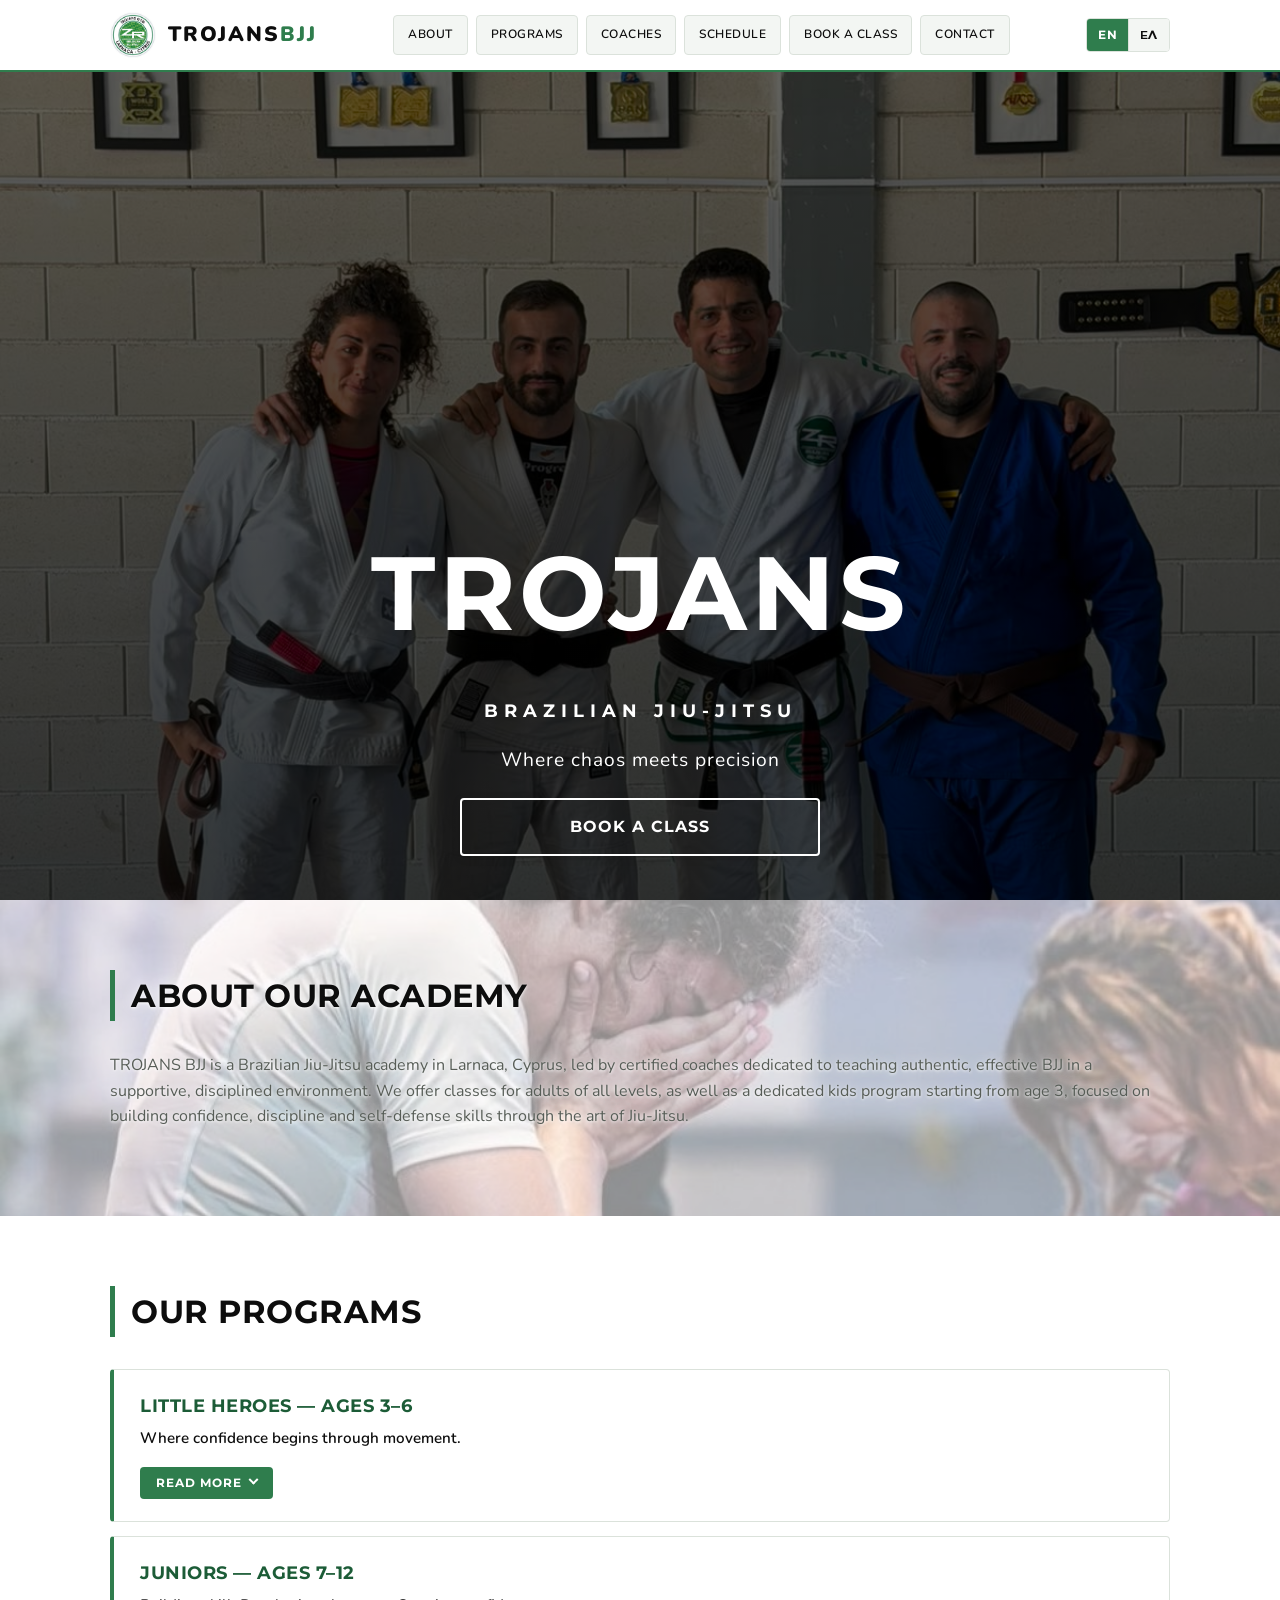
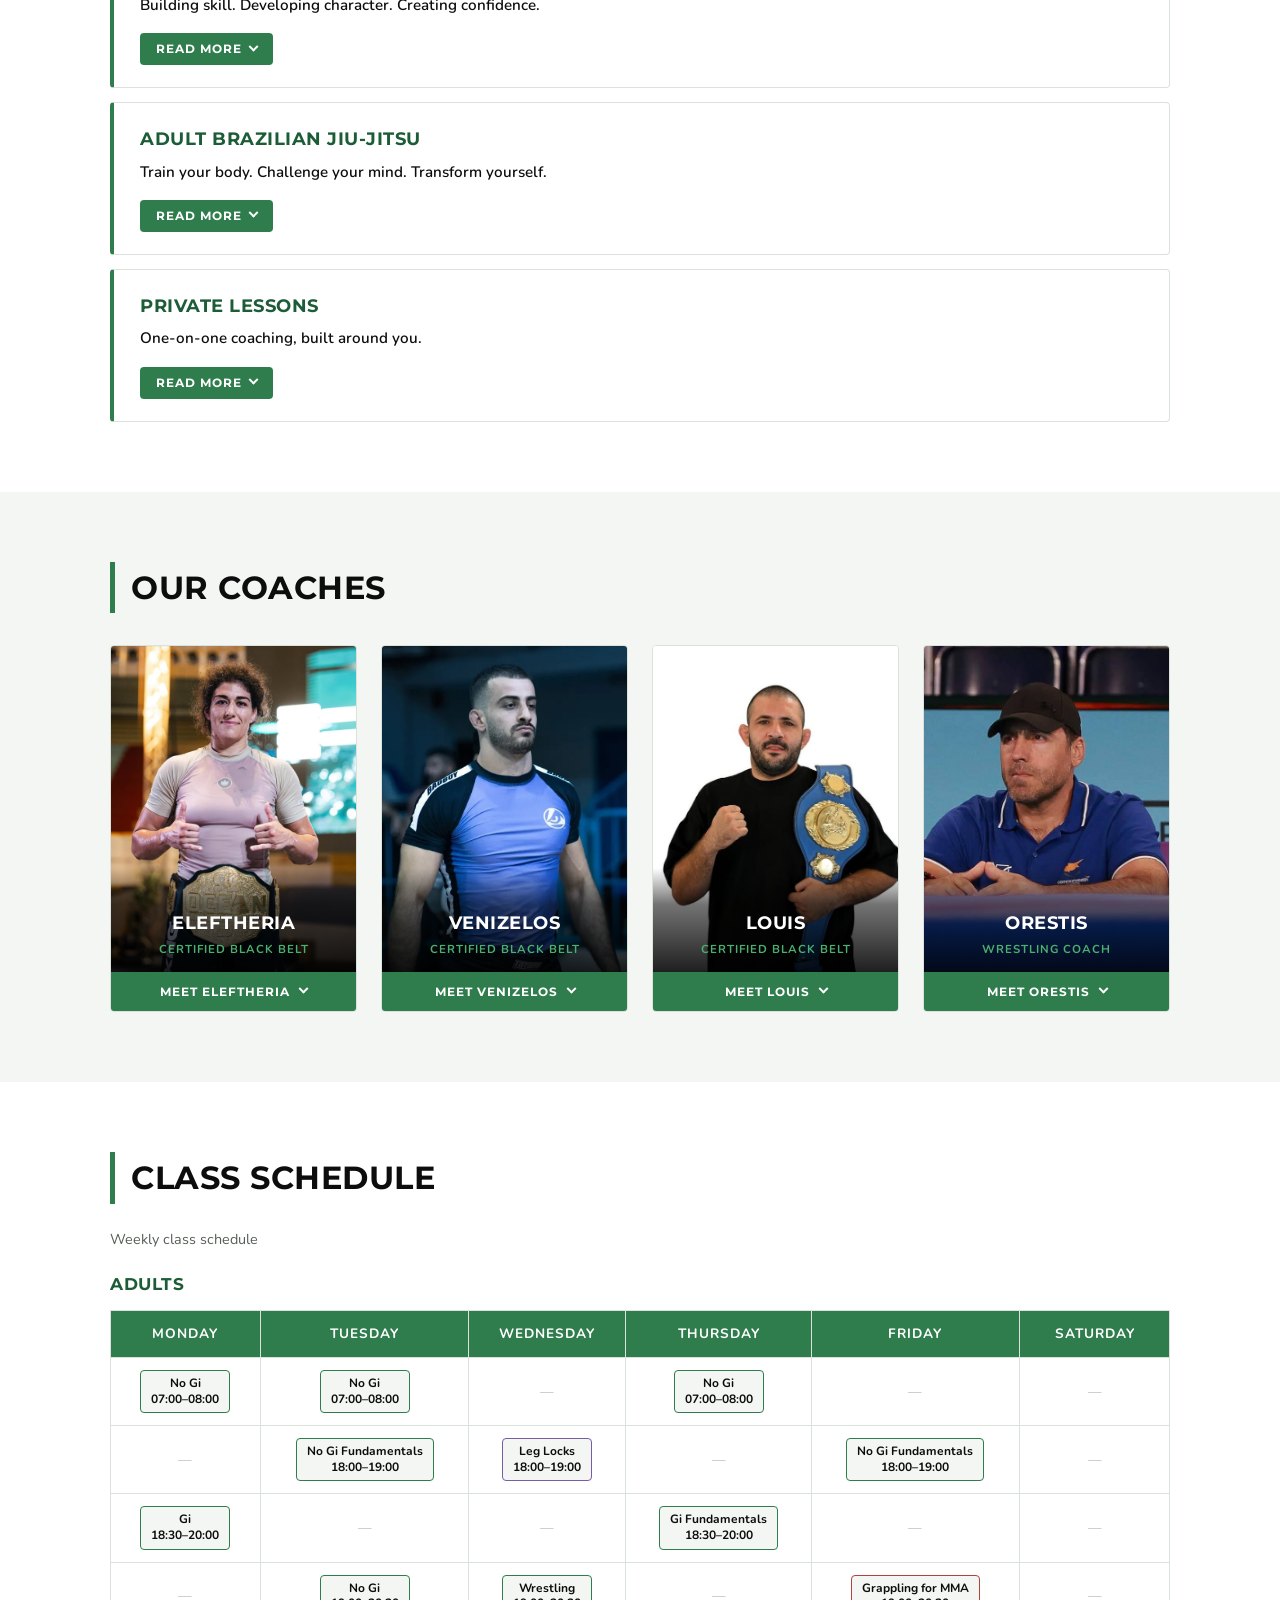
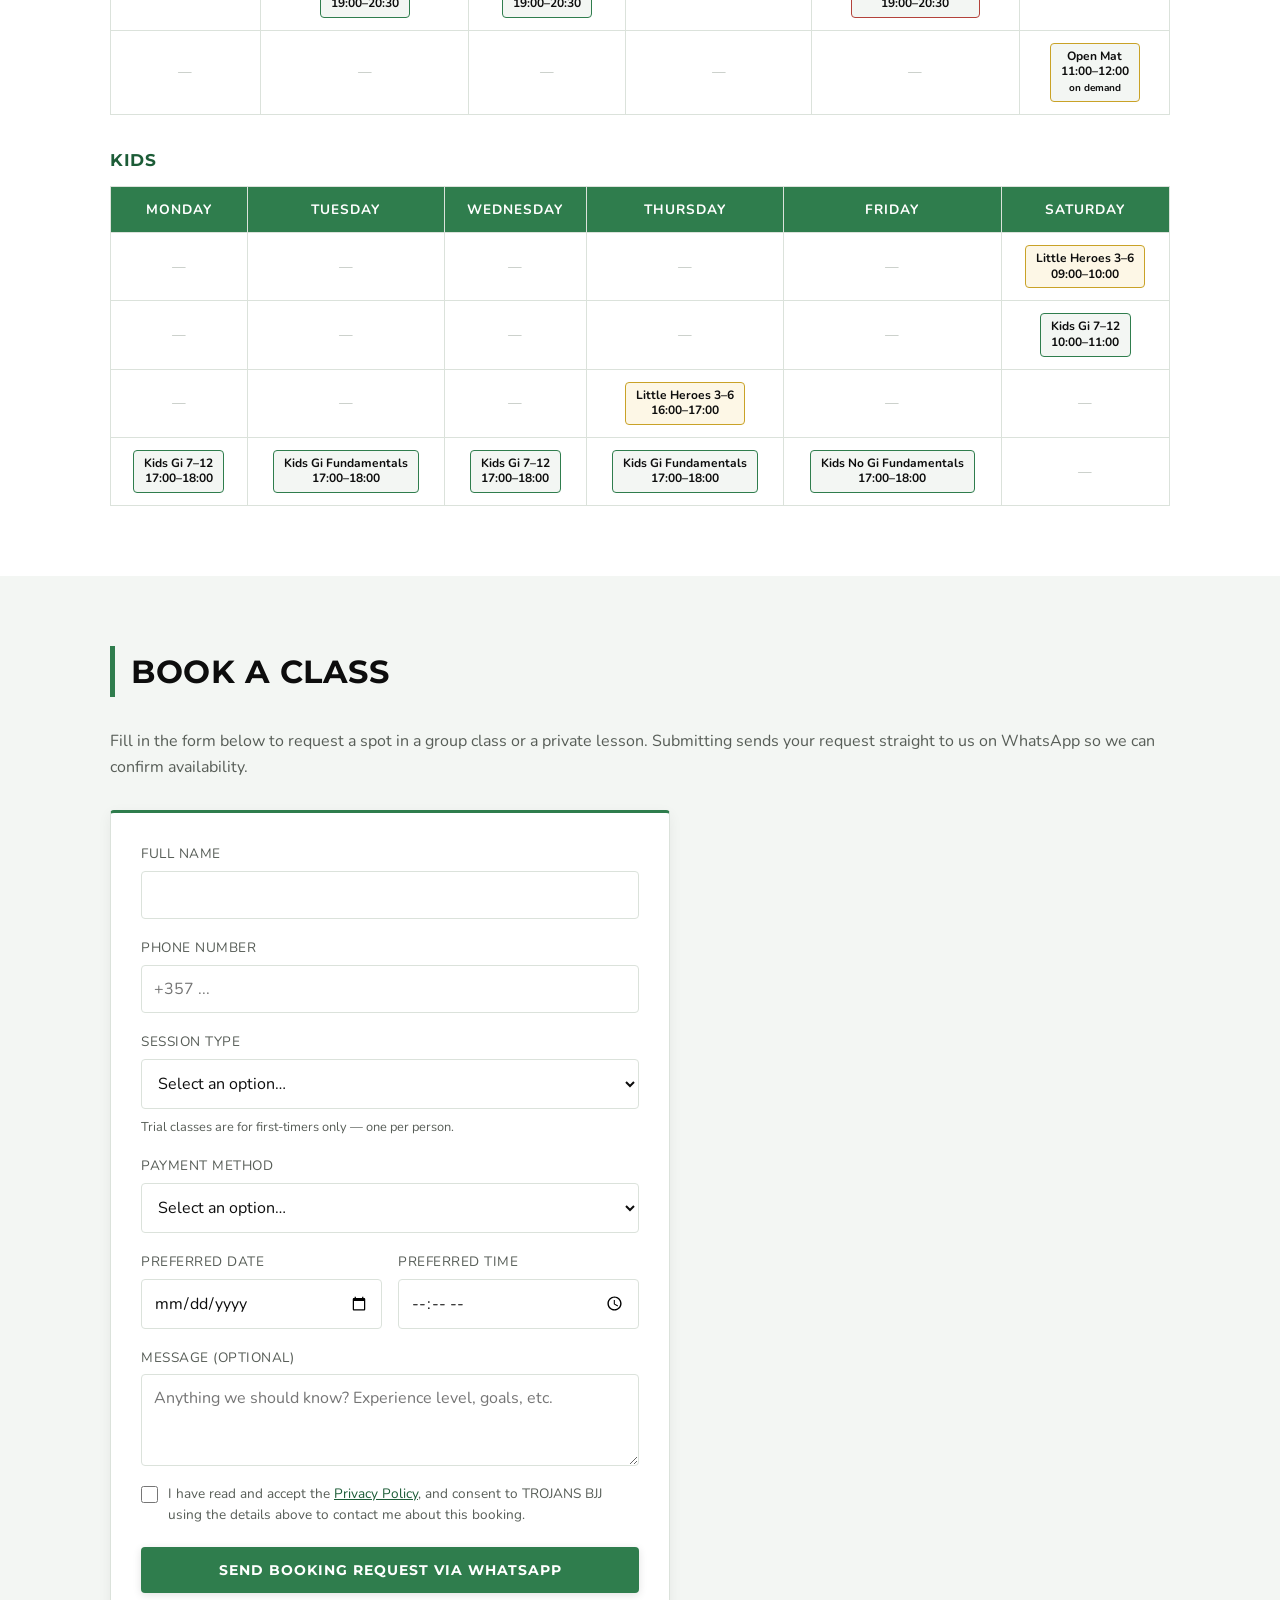
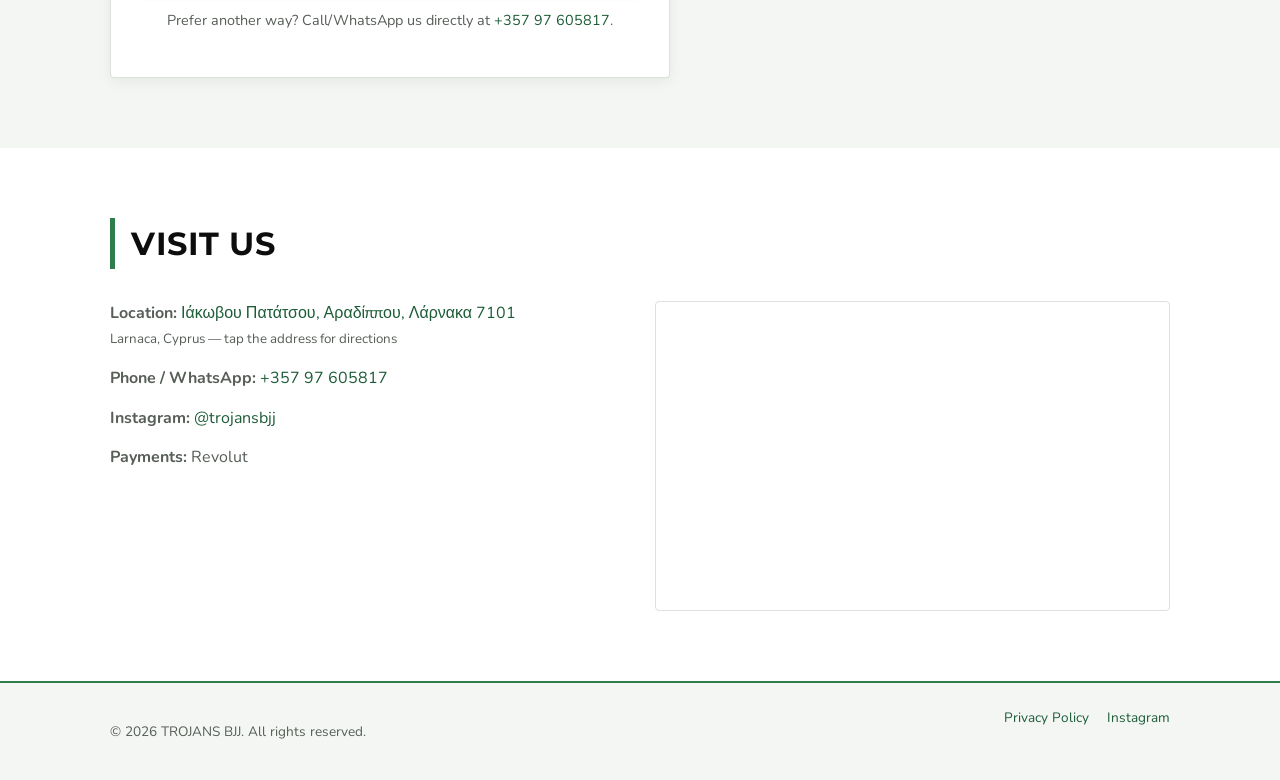
==== commit 49738951: "Stack the program cards so expanding one stops breaking the layout The cards were laid out in a CSS " ====
--- a/index.html
+++ b/index.html
@@ -56,7 +56,7 @@
 </script>
 <!-- Bump ?v= whenever style.css or script.js changes so browsers fetch the new file
      instead of serving a cached copy. -->
-<link rel="stylesheet" href="css/style.css?v=29">
+<link rel="stylesheet" href="css/style.css?v=30">
 
 <!-- Local business data for Google Search/Maps rich results. Class-time
      blocks come straight from the schedule table above, not invented.
--- a/css/style.css
+++ b/css/style.css
@@ -372,11 +372,14 @@
 /* Programs. Each card shows its title and one-line tagline, with the full
    description behind a toggle - the copy runs several paragraphs per program,
    which would bury the schedule if all four were expanded by default. */
+/* Stacked, not a grid. Side-by-side cards share a row height, so opening one
+   stretched the whole row and left the others floating beside a tall gap -
+   it read as broken. Stacked full-width, an open panel simply pushes the
+   next program down, which is what an accordion should look like. */
 .program-grid {
-  display: grid;
-  grid-template-columns: repeat(auto-fit, minmax(300px, 1fr));
-  gap: 24px;
-  align-items: start;
+  display: flex;
+  flex-direction: column;
+  gap: 14px;
 }
 
 .program-card {
@@ -384,7 +387,7 @@
   border: 1px solid var(--border);
   border-left: 4px solid var(--green);
   border-radius: var(--radius);
-  padding: 24px;
+  padding: 22px 26px;
 }
 .program-card h3 {
   color: var(--green-dark);
@@ -421,7 +424,11 @@
   transform: rotate(225deg) translate(-2px, -2px);
 }
 
-.program-body { margin-top: 18px; }
+.program-body {
+  margin-top: 18px;
+  /* Full-width lines are hard to read on a wide screen, so cap the measure. */
+  max-width: 68ch;
+}
 .program-body p {
   font-size: .93rem;
   margin: 0 0 1em;
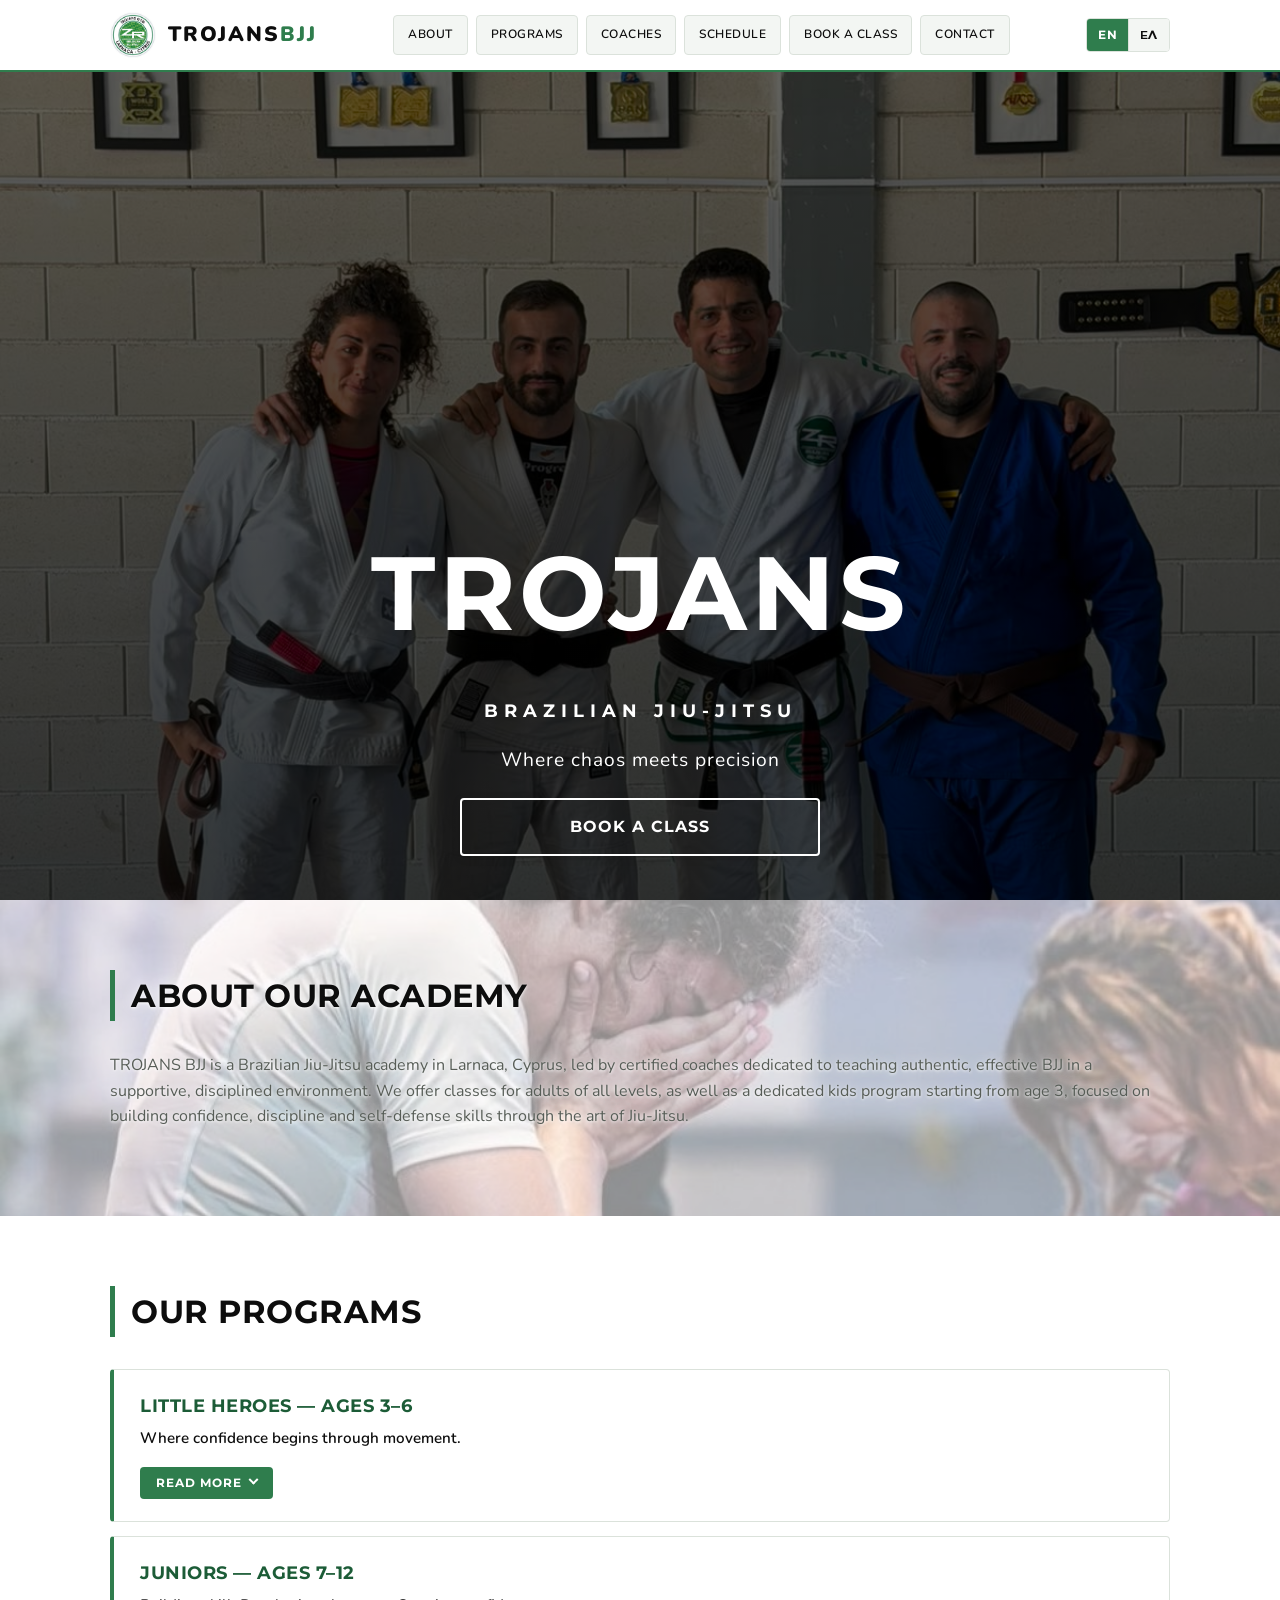
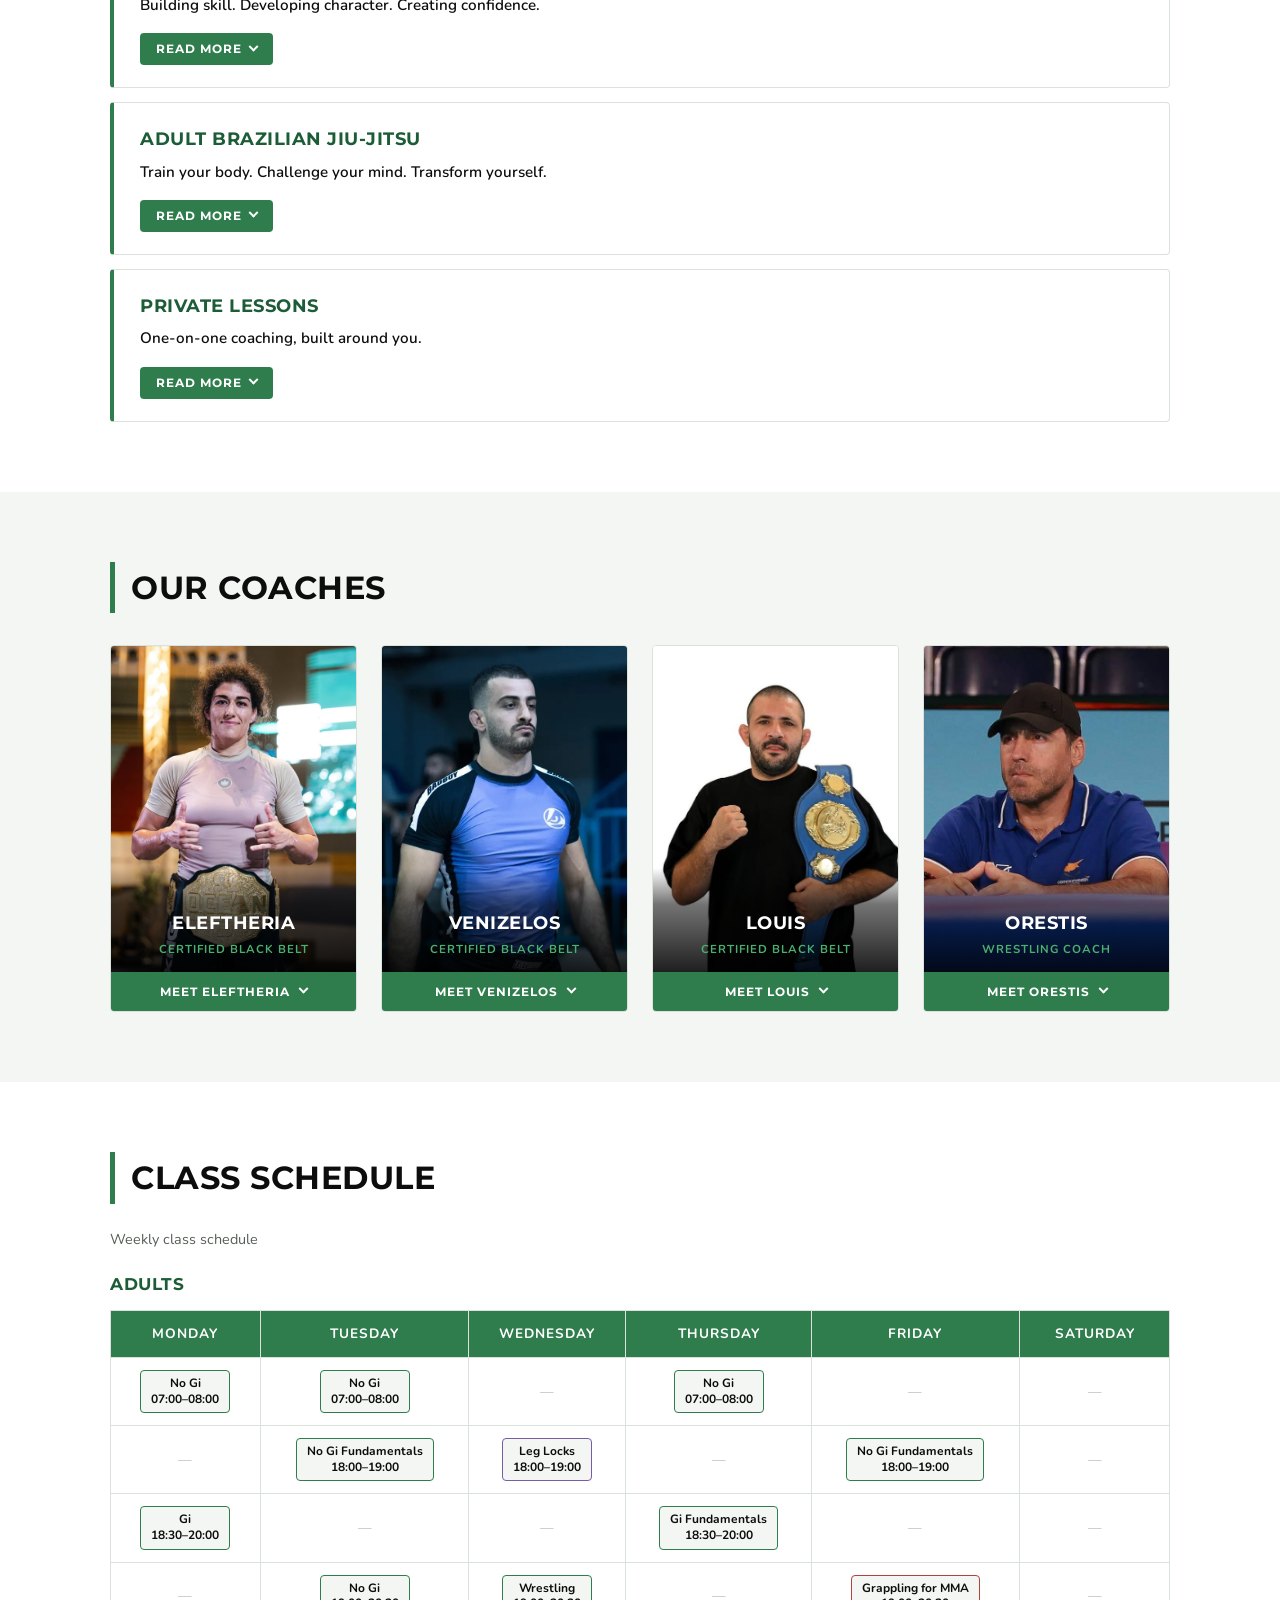
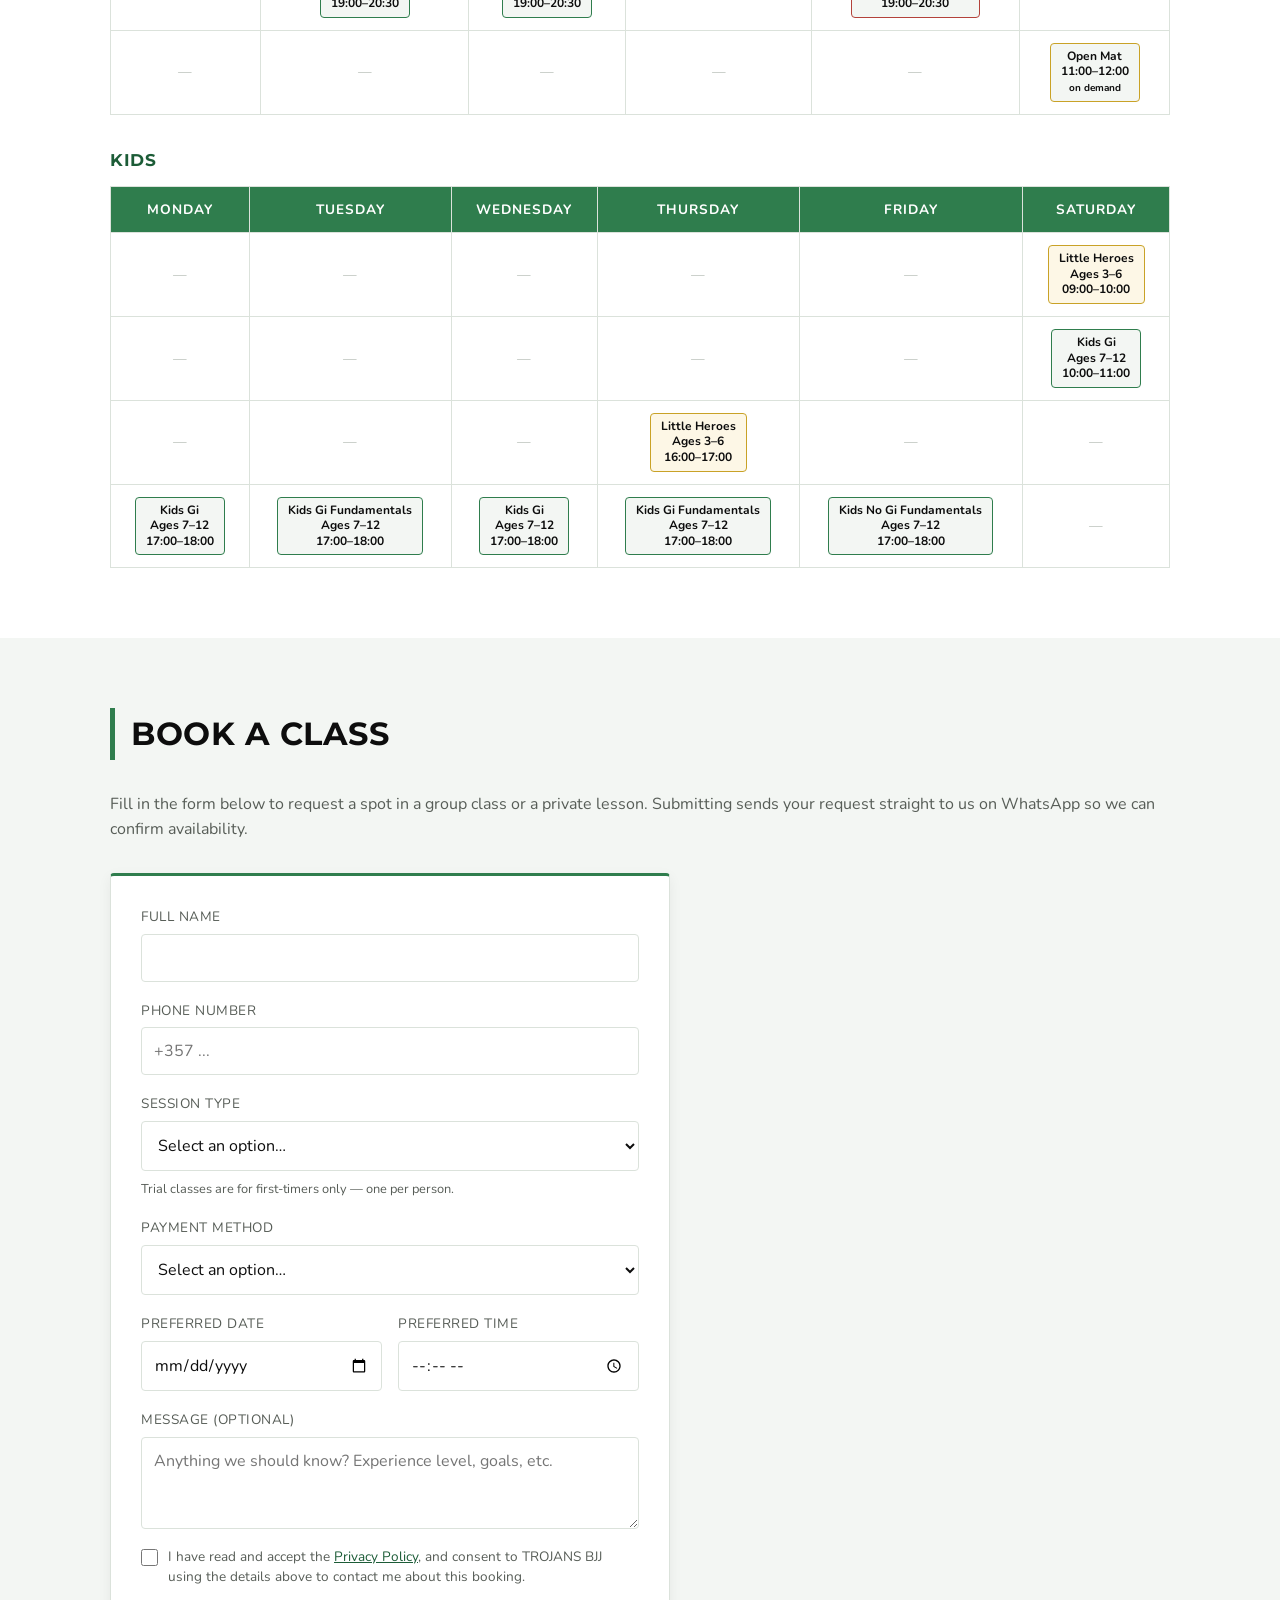
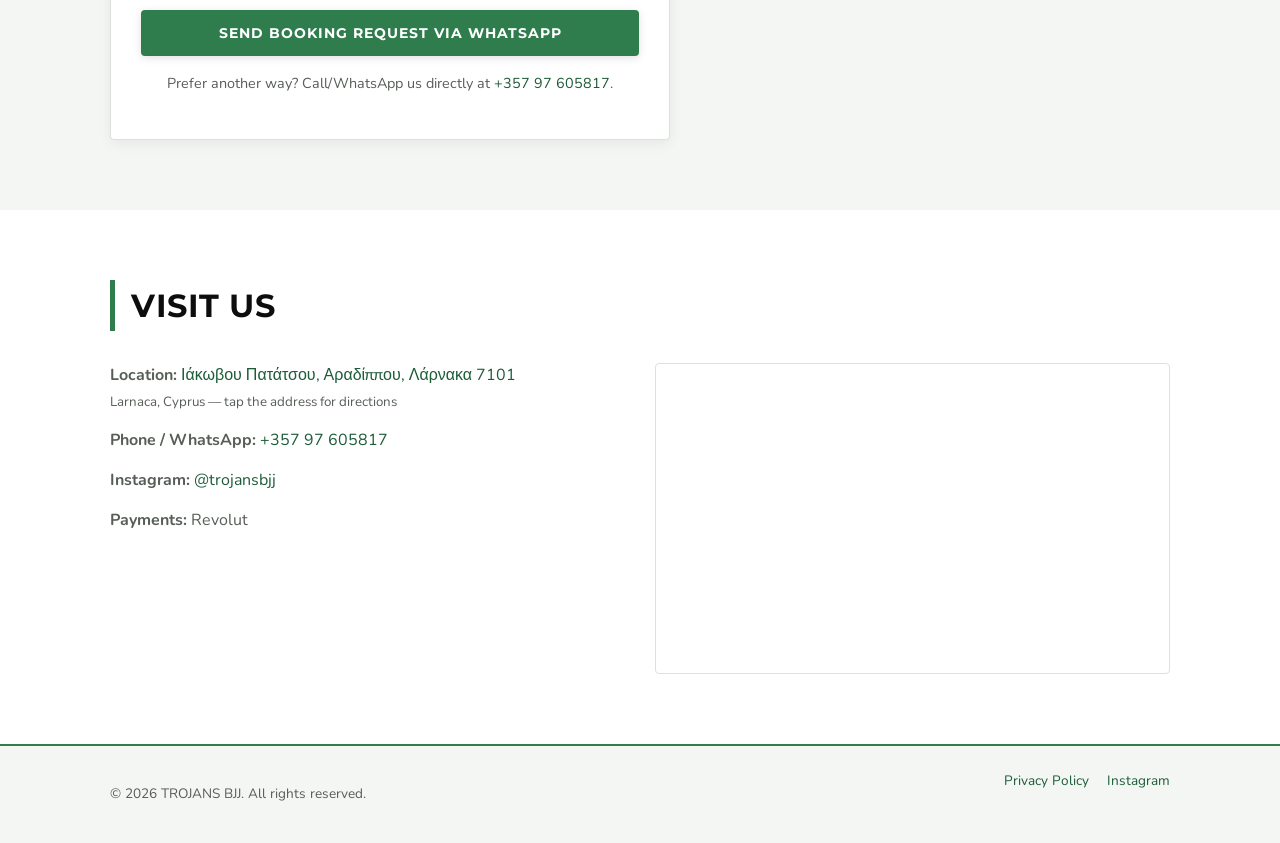
==== commit f5305d95: "Label the kids age ranges as ages in the schedule The kids pills read "Little Heroes 3-6" and "Kids " ====
--- a/index.html
+++ b/index.html
@@ -56,7 +56,7 @@
 </script>
 <!-- Bump ?v= whenever style.css or script.js changes so browsers fetch the new file
      instead of serving a cached copy. -->
-<link rel="stylesheet" href="css/style.css?v=30">
+<link rel="stylesheet" href="css/style.css?v=32">
 
 <!-- Local business data for Google Search/Maps rich results. Class-time
      blocks come straight from the schedule table above, not invented.
@@ -84,29 +84,29 @@
   },
   "openingHoursSpecification": [
     { "@type": "OpeningHoursSpecification", "dayOfWeek": "Monday", "opens": "07:00", "closes": "08:00", "description": "No Gi" },
-    { "@type": "OpeningHoursSpecification", "dayOfWeek": "Monday", "opens": "17:00", "closes": "18:00", "description": "Kids Gi 7-12" },
+    { "@type": "OpeningHoursSpecification", "dayOfWeek": "Monday", "opens": "17:00", "closes": "18:00", "description": "Kids Gi (ages 7-12)" },
     { "@type": "OpeningHoursSpecification", "dayOfWeek": "Monday", "opens": "18:30", "closes": "20:00", "description": "Gi" },
 
     { "@type": "OpeningHoursSpecification", "dayOfWeek": "Tuesday", "opens": "07:00", "closes": "08:00", "description": "No Gi" },
-    { "@type": "OpeningHoursSpecification", "dayOfWeek": "Tuesday", "opens": "17:00", "closes": "18:00", "description": "Kids Gi Fundamentals 7-12" },
+    { "@type": "OpeningHoursSpecification", "dayOfWeek": "Tuesday", "opens": "17:00", "closes": "18:00", "description": "Kids Gi Fundamentals (ages 7-12)" },
     { "@type": "OpeningHoursSpecification", "dayOfWeek": "Tuesday", "opens": "18:00", "closes": "19:00", "description": "No Gi Fundamentals" },
     { "@type": "OpeningHoursSpecification", "dayOfWeek": "Tuesday", "opens": "19:00", "closes": "20:30", "description": "No Gi" },
 
-    { "@type": "OpeningHoursSpecification", "dayOfWeek": "Wednesday", "opens": "17:00", "closes": "18:00", "description": "Kids Gi 7-12" },
+    { "@type": "OpeningHoursSpecification", "dayOfWeek": "Wednesday", "opens": "17:00", "closes": "18:00", "description": "Kids Gi (ages 7-12)" },
     { "@type": "OpeningHoursSpecification", "dayOfWeek": "Wednesday", "opens": "18:00", "closes": "19:00", "description": "Leg Locks" },
     { "@type": "OpeningHoursSpecification", "dayOfWeek": "Wednesday", "opens": "19:00", "closes": "20:30", "description": "Wrestling" },
 
     { "@type": "OpeningHoursSpecification", "dayOfWeek": "Thursday", "opens": "07:00", "closes": "08:00", "description": "No Gi" },
-    { "@type": "OpeningHoursSpecification", "dayOfWeek": "Thursday", "opens": "16:00", "closes": "17:00", "description": "Little Heroes 3-6" },
-    { "@type": "OpeningHoursSpecification", "dayOfWeek": "Thursday", "opens": "17:00", "closes": "18:00", "description": "Kids Gi Fundamentals 7-12" },
+    { "@type": "OpeningHoursSpecification", "dayOfWeek": "Thursday", "opens": "16:00", "closes": "17:00", "description": "Little Heroes (ages 3-6)" },
+    { "@type": "OpeningHoursSpecification", "dayOfWeek": "Thursday", "opens": "17:00", "closes": "18:00", "description": "Kids Gi Fundamentals (ages 7-12)" },
     { "@type": "OpeningHoursSpecification", "dayOfWeek": "Thursday", "opens": "18:30", "closes": "20:00", "description": "Gi Fundamentals" },
 
-    { "@type": "OpeningHoursSpecification", "dayOfWeek": "Friday", "opens": "17:00", "closes": "18:00", "description": "Kids No Gi Fundamentals 7-12" },
+    { "@type": "OpeningHoursSpecification", "dayOfWeek": "Friday", "opens": "17:00", "closes": "18:00", "description": "Kids No Gi Fundamentals (ages 7-12)" },
     { "@type": "OpeningHoursSpecification", "dayOfWeek": "Friday", "opens": "18:00", "closes": "19:00", "description": "No Gi Fundamentals" },
     { "@type": "OpeningHoursSpecification", "dayOfWeek": "Friday", "opens": "19:00", "closes": "20:30", "description": "Grappling for MMA" },
 
-    { "@type": "OpeningHoursSpecification", "dayOfWeek": "Saturday", "opens": "09:00", "closes": "10:00", "description": "Little Heroes 3-6" },
-    { "@type": "OpeningHoursSpecification", "dayOfWeek": "Saturday", "opens": "10:00", "closes": "11:00", "description": "Kids Gi 7-12" },
+    { "@type": "OpeningHoursSpecification", "dayOfWeek": "Saturday", "opens": "09:00", "closes": "10:00", "description": "Little Heroes (ages 3-6)" },
+    { "@type": "OpeningHoursSpecification", "dayOfWeek": "Saturday", "opens": "10:00", "closes": "11:00", "description": "Kids Gi (ages 7-12)" },
     { "@type": "OpeningHoursSpecification", "dayOfWeek": "Saturday", "opens": "11:00", "closes": "12:00", "description": "Open Mat (on demand)" }
   ]
 }
@@ -235,6 +235,7 @@
         </button>
         <div class="program-body" id="prog-private" hidden data-i18n="program-private-body">
           <p>Private sessions with Eleftheria or Venizelos, tailored to your goals and your pace. Ideal if you want to accelerate your progress, work on a specific area of your game, or start training in a one-to-one setting before joining group classes.</p>
+          <p>They are just as valuable if you are a competitor looking to sharpen your skills. Private lessons are open to every level.</p>
         </div>
       </article>
 
@@ -374,10 +375,10 @@
           <tr><th data-i18n="day-mon">Monday</th><th data-i18n="day-tue">Tuesday</th><th data-i18n="day-wed">Wednesday</th><th data-i18n="day-thu">Thursday</th><th data-i18n="day-fri">Friday</th><th data-i18n="day-sat">Saturday</th></tr>
         </thead>
         <tbody>
-          <tr><td></td><td></td><td></td><td></td><td></td><td><span class="pill pill-littleheroes" data-i18n="p-lh-sat">Little Heroes 3&ndash;6<br>09:00&ndash;10:00</span></td></tr>
-          <tr><td></td><td></td><td></td><td></td><td></td><td><span class="pill pill-kids" data-i18n="p-kidsgi-sat">Kids Gi 7&ndash;12<br>10:00&ndash;11:00</span></td></tr>
-          <tr><td></td><td></td><td></td><td><span class="pill pill-littleheroes" data-i18n="p-lh-thu">Little Heroes 3&ndash;6<br>16:00&ndash;17:00</span></td><td></td><td></td></tr>
-          <tr><td><span class="pill pill-kids" data-i18n="p-kidsgi">Kids Gi 7&ndash;12<br>17:00&ndash;18:00</span></td><td><span class="pill pill-kids" data-i18n="p-kidsgi-fund">Kids Gi Fundamentals<br>17:00&ndash;18:00</span></td><td><span class="pill pill-kids" data-i18n="p-kidsgi">Kids Gi 7&ndash;12<br>17:00&ndash;18:00</span></td><td><span class="pill pill-kids" data-i18n="p-kidsgi-fund">Kids Gi Fundamentals<br>17:00&ndash;18:00</span></td><td><span class="pill pill-kids" data-i18n="p-kidsnogi-fund">Kids No Gi Fundamentals<br>17:00&ndash;18:00</span></td><td></td></tr>
+          <tr><td></td><td></td><td></td><td></td><td></td><td><span class="pill pill-littleheroes" data-i18n="p-lh-sat">Little Heroes<br>Ages 3&ndash;6<br>09:00&ndash;10:00</span></td></tr>
+          <tr><td></td><td></td><td></td><td></td><td></td><td><span class="pill pill-kids" data-i18n="p-kidsgi-sat">Kids Gi<br>Ages 7&ndash;12<br>10:00&ndash;11:00</span></td></tr>
+          <tr><td></td><td></td><td></td><td><span class="pill pill-littleheroes" data-i18n="p-lh-thu">Little Heroes<br>Ages 3&ndash;6<br>16:00&ndash;17:00</span></td><td></td><td></td></tr>
+          <tr><td><span class="pill pill-kids" data-i18n="p-kidsgi">Kids Gi<br>Ages 7&ndash;12<br>17:00&ndash;18:00</span></td><td><span class="pill pill-kids" data-i18n="p-kidsgi-fund">Kids Gi Fundamentals<br>Ages 7&ndash;12<br>17:00&ndash;18:00</span></td><td><span class="pill pill-kids" data-i18n="p-kidsgi">Kids Gi<br>Ages 7&ndash;12<br>17:00&ndash;18:00</span></td><td><span class="pill pill-kids" data-i18n="p-kidsgi-fund">Kids Gi Fundamentals<br>Ages 7&ndash;12<br>17:00&ndash;18:00</span></td><td><span class="pill pill-kids" data-i18n="p-kidsnogi-fund">Kids No Gi Fundamentals<br>Ages 7&ndash;12<br>17:00&ndash;18:00</span></td><td></td></tr>
         </tbody>
       </table>
     </div>
@@ -491,7 +492,7 @@
   </div>
 </footer>
 
-<script src="js/i18n.js?v=29"></script>
-<script src="js/script.js?v=29"></script>
+<script src="js/i18n.js?v=32"></script>
+<script src="js/script.js?v=32"></script>
 </body>
 </html>
